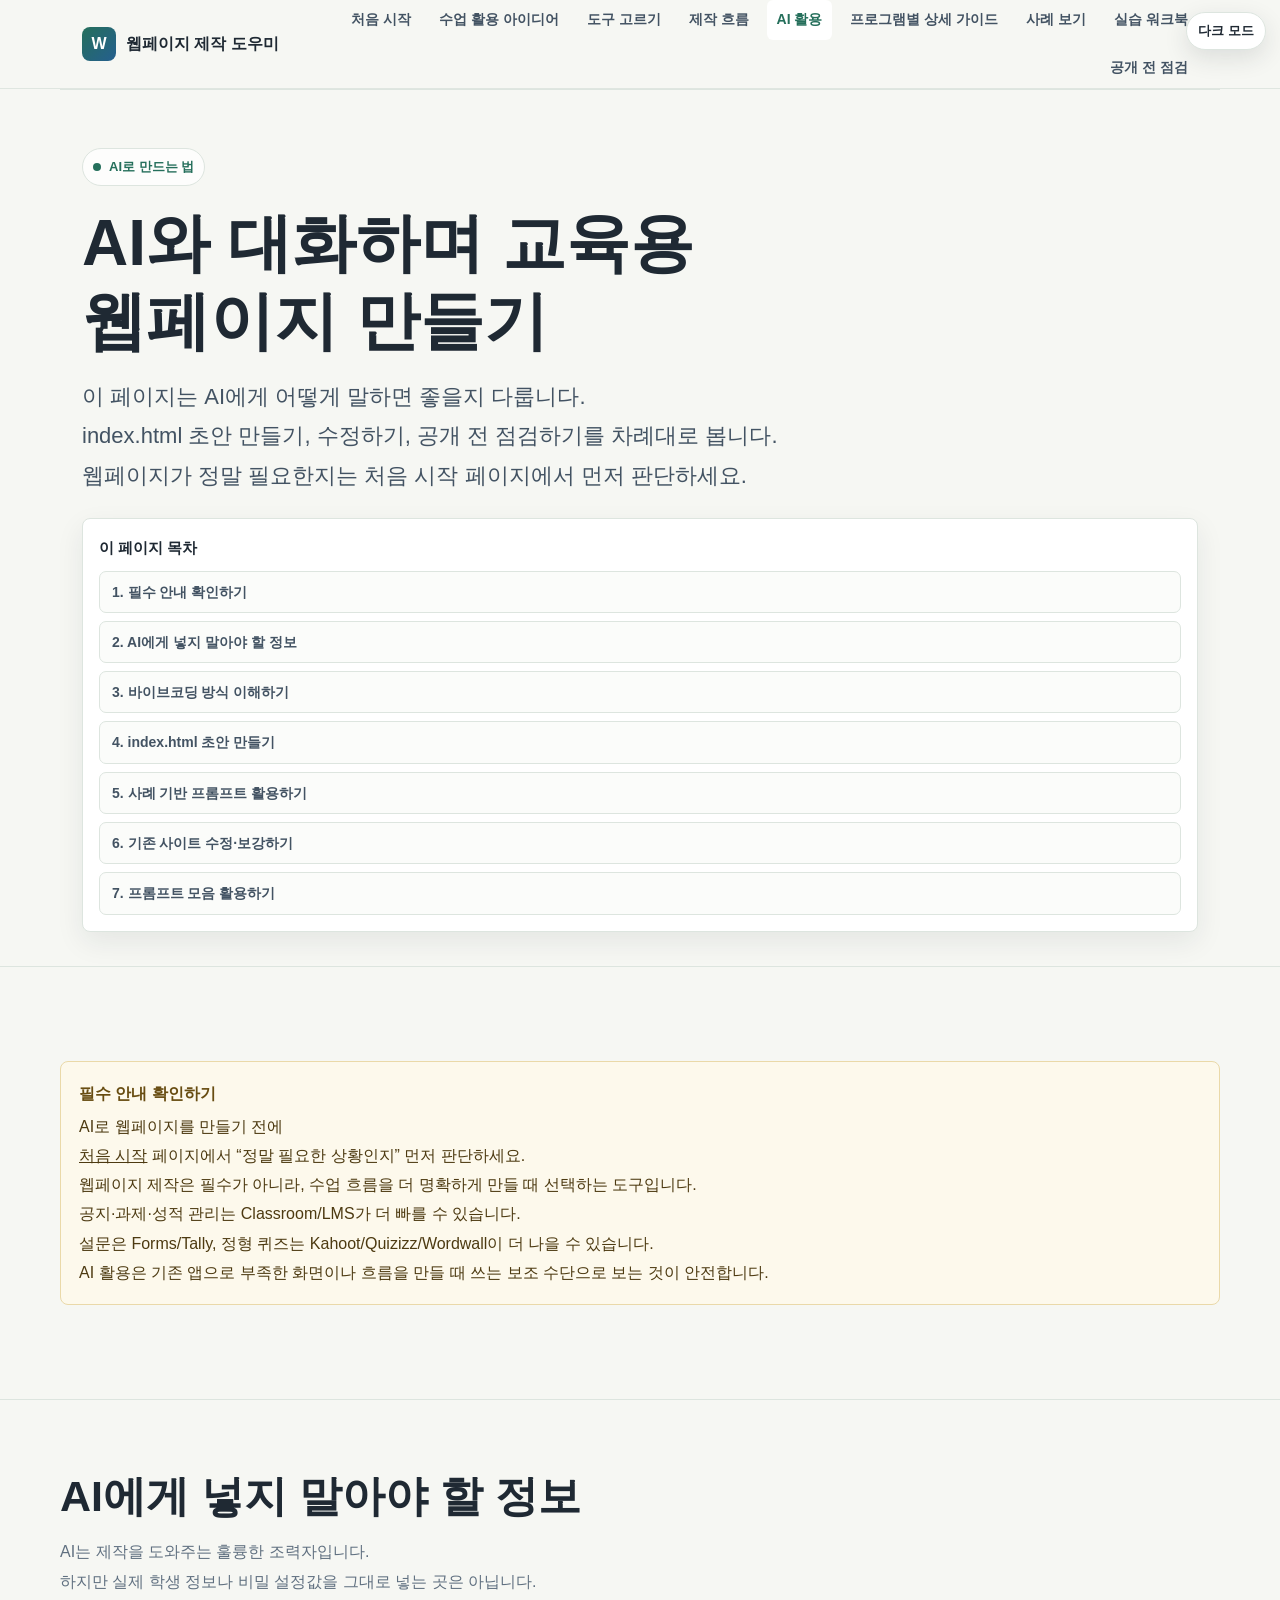
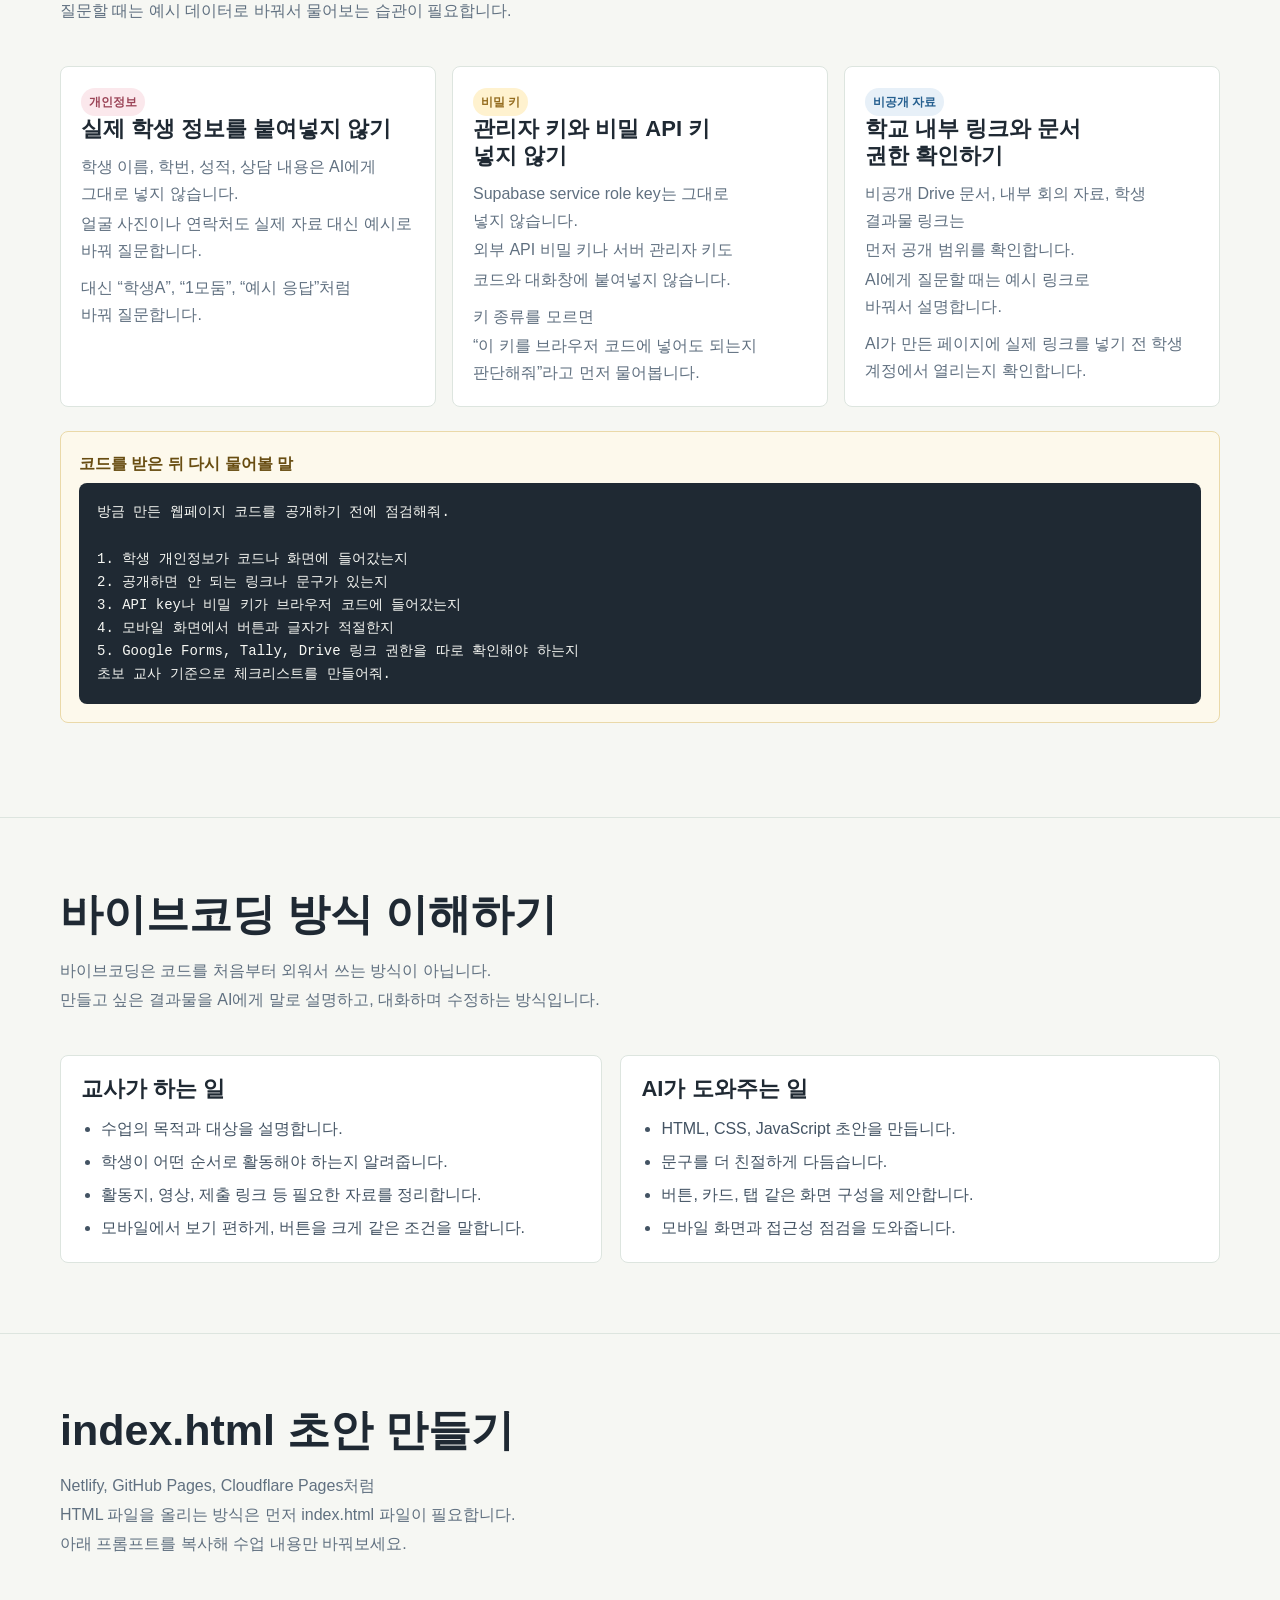
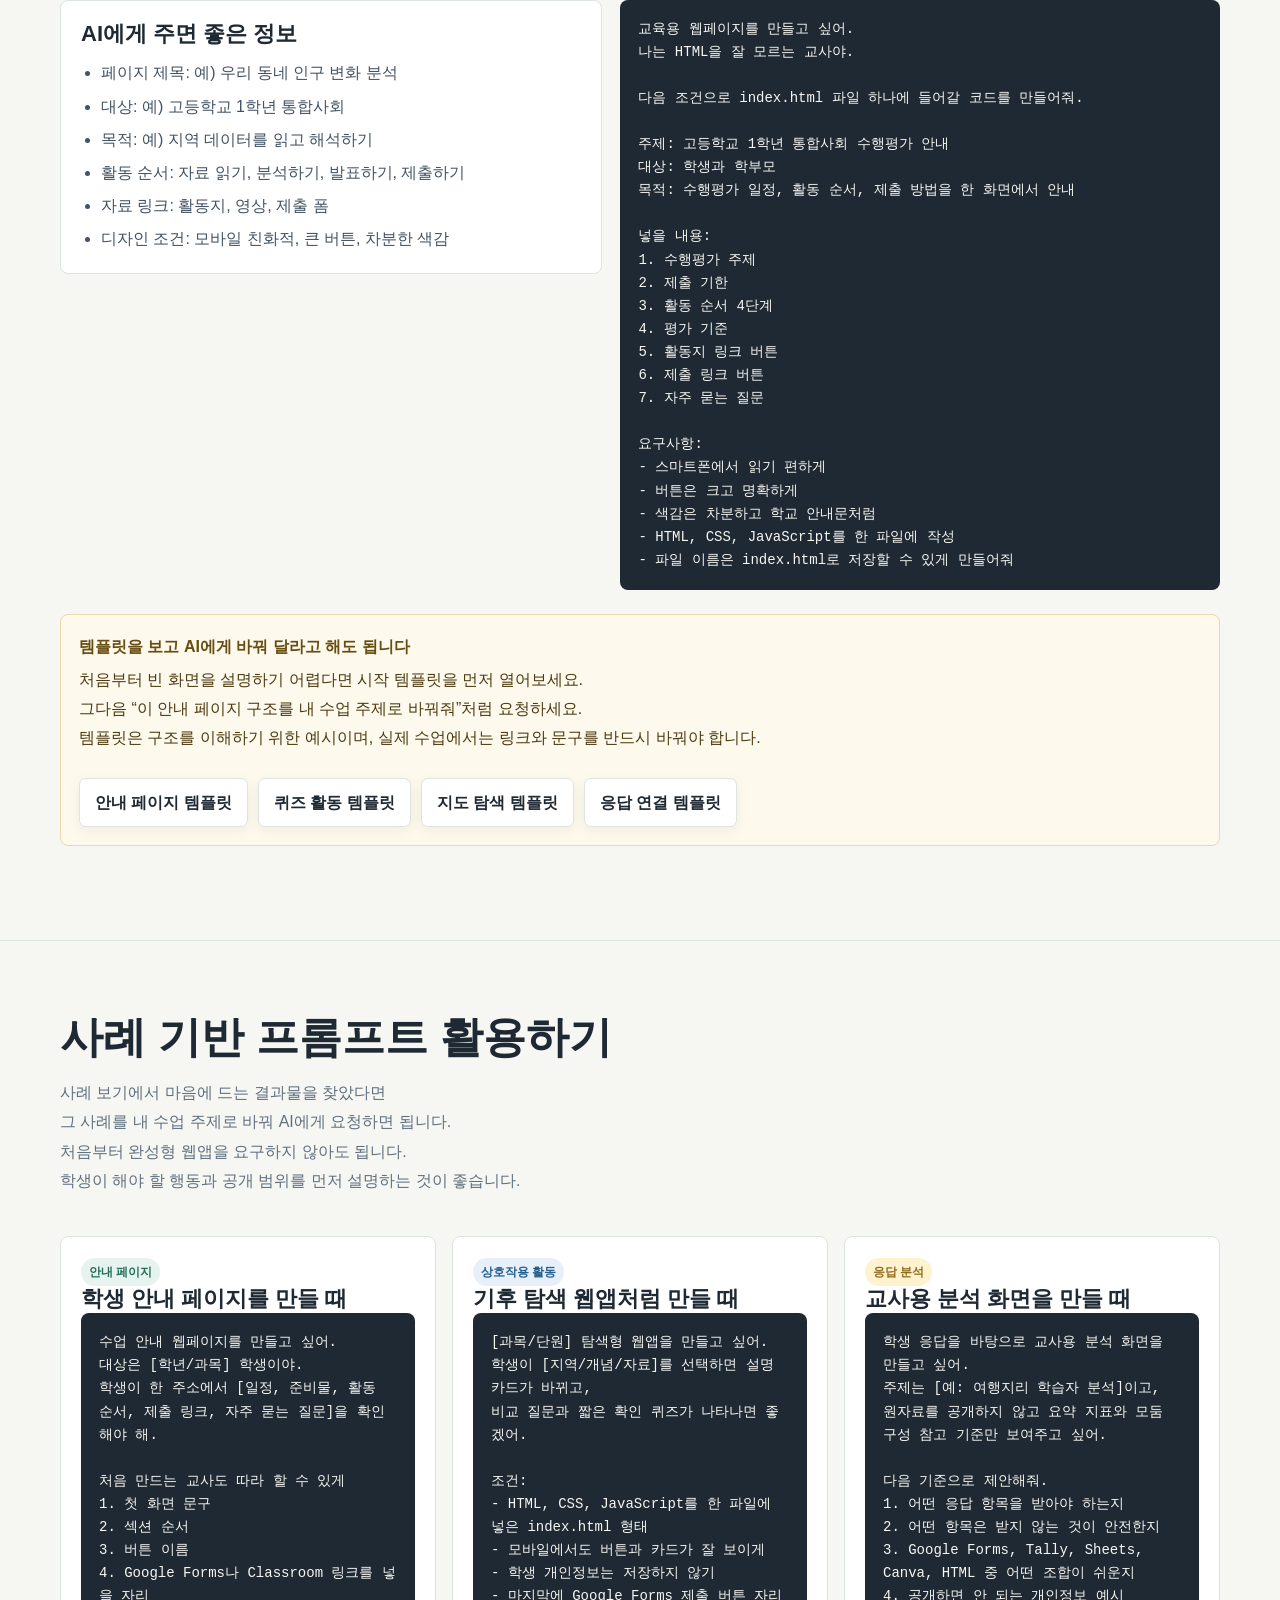
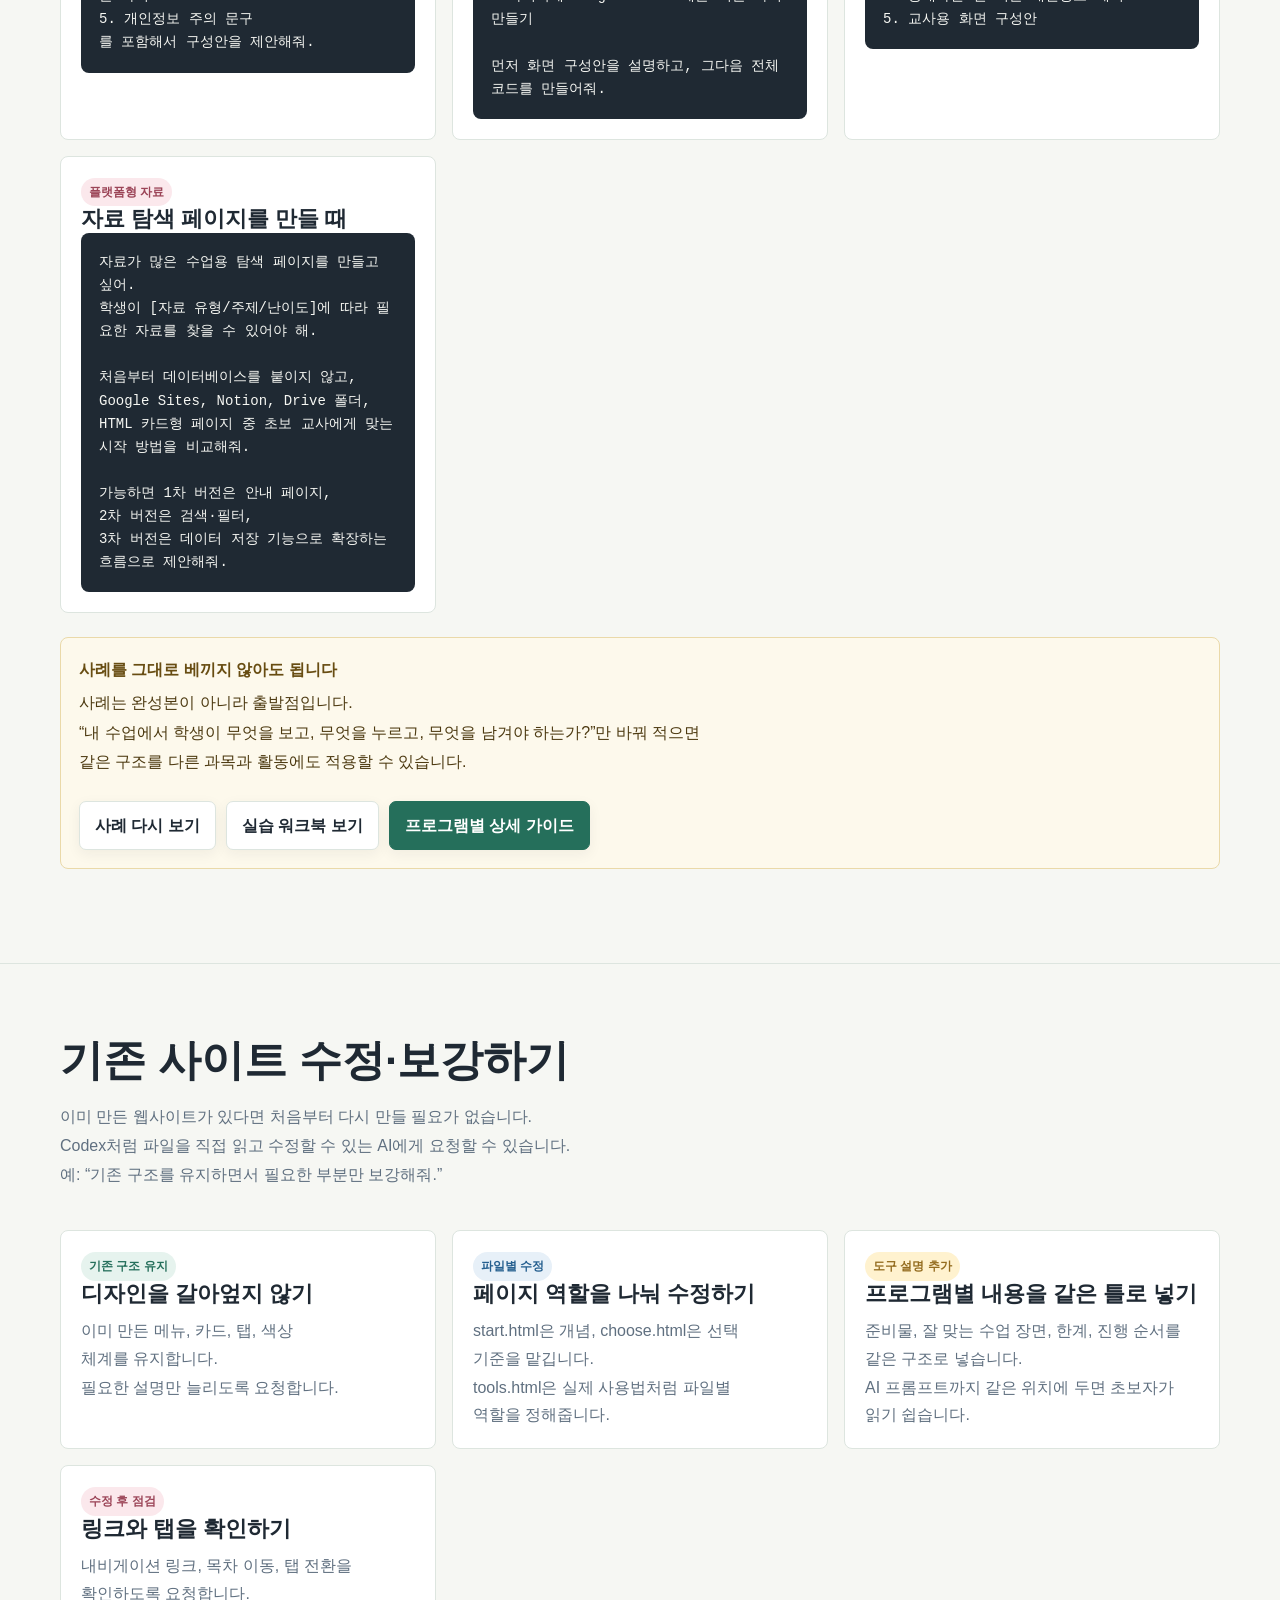
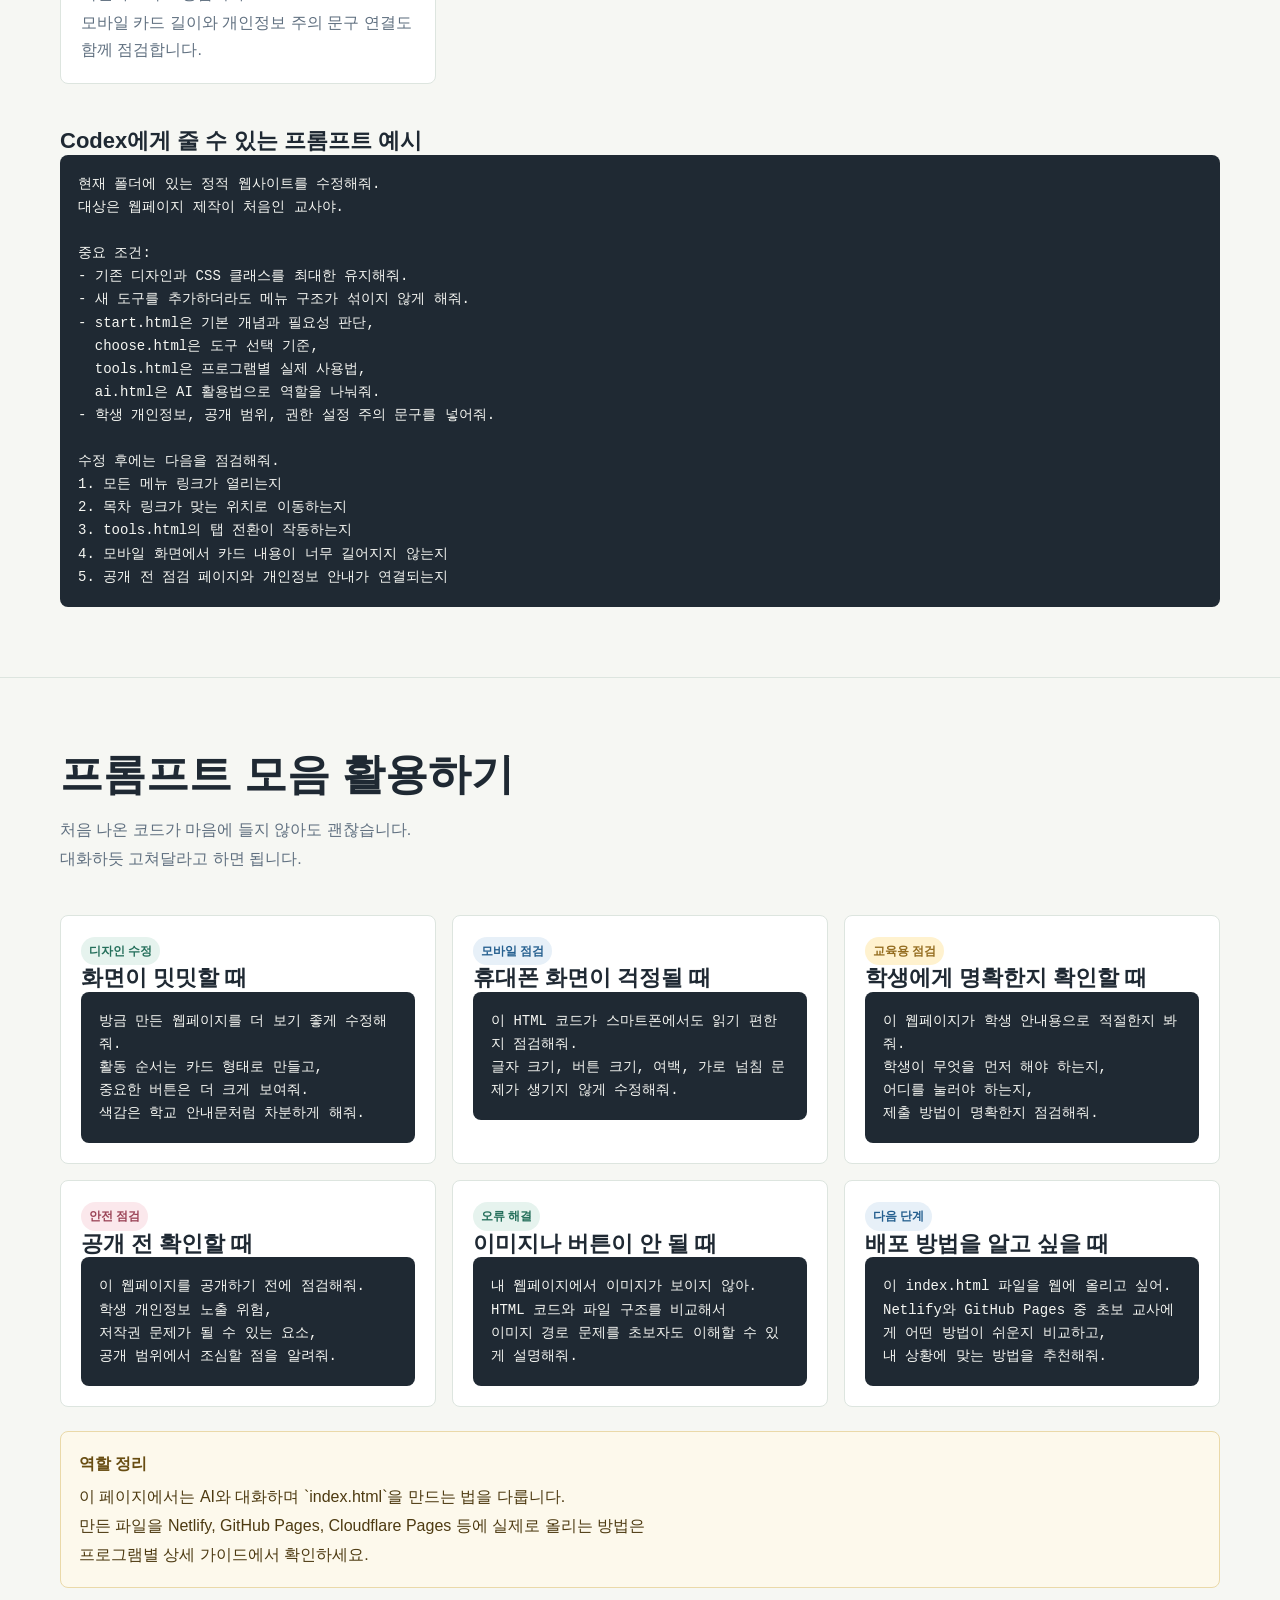
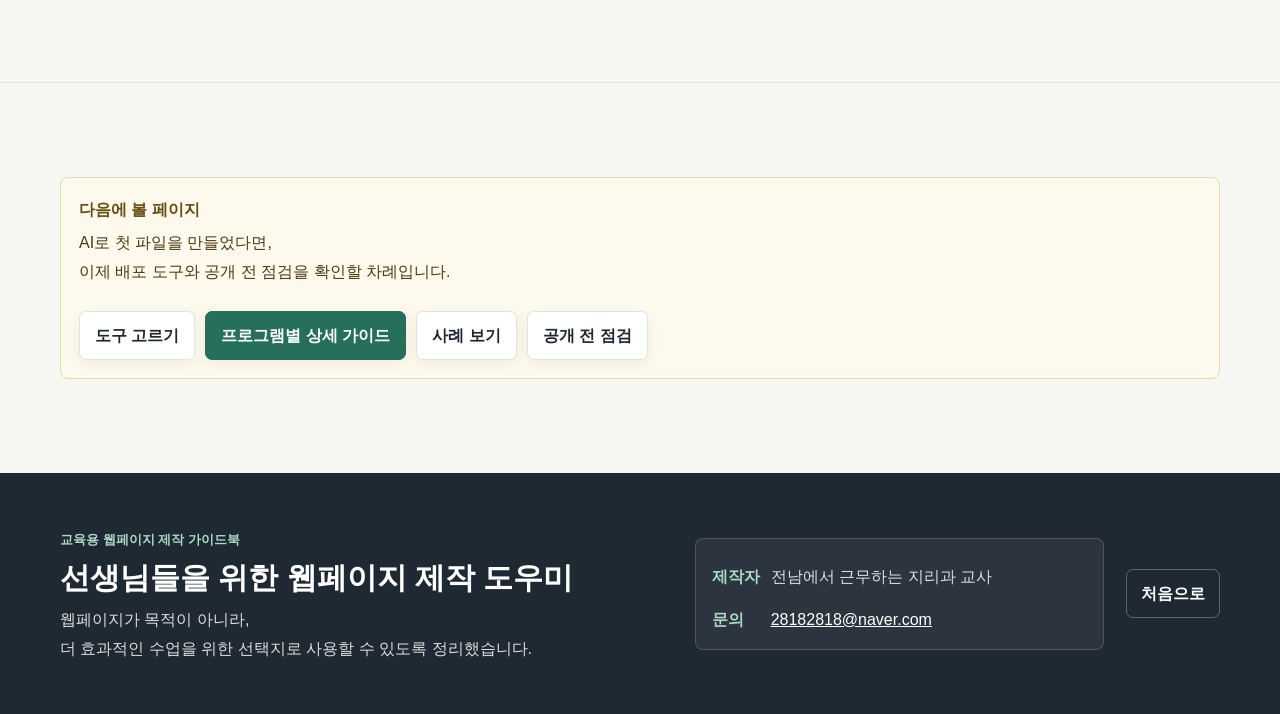
==== pages/ai.html @ 6a242acd "Add files via upload" ====
<!DOCTYPE html>
<html lang="ko">
<head>
  <meta charset="UTF-8" />
  <meta name="viewport" content="width=device-width, initial-scale=1.0" />
  <title>AI 활용 | 선생님들을 위한 웹페이지 제작 도우미</title>
  <link rel="stylesheet" href="../assets/styles.css?v=20260702-8" />
</head>
<body>
  <header class="site-header">
    <nav class="nav" aria-label="주요 메뉴">
      <a class="brand" href="../index.html"><span class="brand-mark">W</span><span>웹페이지 제작 도우미</span></a>
      <div class="nav-links">
        <a href="start.html">처음 시작</a>
        <a href="ideas.html">수업 활용 아이디어</a>
        <a href="choose.html">도구 고르기</a>
        <a href="workflow.html">제작 흐름</a>
        <a href="ai.html" aria-current="page">AI 활용</a>
        <a href="tools.html">프로그램별 상세 가이드</a>
        <a href="cases.html">사례 보기</a>
        <a href="practice.html">실습 워크북</a>
        <a href="check.html">공개 전 점검</a>
      </div>
    </nav>
  </header>

  <main>
    <section class="page-hero">
      <span class="eyebrow">AI로 만드는 법</span>
      <h1>AI와 대화하며 교육용 웹페이지 만들기</h1>
      <p class="lead">
        <span class="line-break">이 페이지는 AI에게 어떻게 말하면 좋을지 다룹니다.</span>
        <span class="line-break">index.html 초안 만들기, 수정하기, 공개 전 점검하기를 차례대로 봅니다.</span>
        <span class="line-break">웹페이지가 정말 필요한지는 처음 시작 페이지에서 먼저 판단하세요.</span>
      </p>
    </section>

    <nav class="page-toc" aria-label="AI 활용 목차">
      <div class="toc-card">
        <strong>이 페이지 목차</strong>
        <div class="toc-links">
          <a href="#required">1. 필수 안내 확인하기</a>
          <a href="#ai-safety">2. AI에게 넣지 말아야 할 정보</a>
          <a href="#vibe">3. 바이브코딩 방식 이해하기</a>
          <a href="#index">4. index.html 초안 만들기</a>
          <a href="#case-prompts">5. 사례 기반 프롬프트 활용하기</a>
          <a href="#codex">6. 기존 사이트 수정·보강하기</a>
          <a href="#prompts">7. 프롬프트 모음 활용하기</a>
        </div>
      </div>
    </nav>

    <section id="required">
      <div class="section-inner">
        <div class="callout">
          <strong>필수 안내 확인하기</strong>
          <span class="line-break">AI로 웹페이지를 만들기 전에</span>
          <span class="line-break"><a href="start.html">처음 시작</a> 페이지에서 “정말 필요한 상황인지” 먼저 판단하세요.</span>
          <span class="line-break">웹페이지 제작은 필수가 아니라, 수업 흐름을 더 명확하게 만들 때 선택하는 도구입니다.</span>
          <span class="line-break">공지·과제·성적 관리는 Classroom/LMS가 더 빠를 수 있습니다.</span>
          <span class="line-break">설문은 Forms/Tally, 정형 퀴즈는 Kahoot/Quizizz/Wordwall이 더 나을 수 있습니다.</span>
          <span class="line-break">AI 활용은 기존 앱으로 부족한 화면이나 흐름을 만들 때 쓰는 보조 수단으로 보는 것이 안전합니다.</span>
        </div>
      </div>
    </section>

    <section id="ai-safety">
      <div class="section-inner">
        <div class="section-head">
          <div>
            <h2>AI에게 넣지 말아야 할 정보</h2>
            <p>
              <span class="line-break">AI는 제작을 도와주는 훌륭한 조력자입니다.</span>
              <span class="line-break">하지만 실제 학생 정보나 비밀 설정값을 그대로 넣는 곳은 아닙니다.</span>
              <span class="line-break">질문할 때는 예시 데이터로 바꿔서 물어보는 습관이 필요합니다.</span>
            </p>
          </div>
        </div>

        <div class="template-grid">
          <article class="card rose">
            <span class="badge">개인정보</span>
            <h3>실제 학생 정보를 붙여넣지 않기</h3>
            <p>
              <span class="line-break">학생 이름, 학번, 성적, 상담 내용은 AI에게 그대로 넣지 않습니다.</span>
              <span class="line-break">얼굴 사진이나 연락처도 실제 자료 대신 예시로 바꿔 질문합니다.</span>
            </p>
            <p class="muted">대신 “학생A”, “1모둠”, “예시 응답”처럼 바꿔 질문합니다.</p>
          </article>
          <article class="card gold">
            <span class="badge">비밀 키</span>
            <h3>관리자 키와 비밀 API 키 넣지 않기</h3>
            <p>
              <span class="line-break">Supabase service role key는 그대로 넣지 않습니다.</span>
              <span class="line-break">외부 API 비밀 키나 서버 관리자 키도</span>
              <span class="line-break">코드와 대화창에 붙여넣지 않습니다.</span>
            </p>
            <p class="muted">
              <span class="line-break">키 종류를 모르면</span>
              <span class="line-break">“이 키를 브라우저 코드에 넣어도 되는지 판단해줘”라고 먼저 물어봅니다.</span>
            </p>
          </article>
          <article class="card blue">
            <span class="badge">비공개 자료</span>
            <h3>학교 내부 링크와 문서 권한 확인하기</h3>
            <p>
              <span class="line-break">비공개 Drive 문서, 내부 회의 자료, 학생 결과물 링크는</span>
              <span class="line-break">먼저 공개 범위를 확인합니다.</span>
              <span class="line-break">AI에게 질문할 때는 예시 링크로 바꿔서 설명합니다.</span>
            </p>
            <p class="muted">AI가 만든 페이지에 실제 링크를 넣기 전 학생 계정에서 열리는지 확인합니다.</p>
          </article>
        </div>

        <div class="callout">
          <strong>코드를 받은 뒤 다시 물어볼 말</strong>
          <pre class="prompt-box">방금 만든 웹페이지 코드를 공개하기 전에 점검해줘.

1. 학생 개인정보가 코드나 화면에 들어갔는지
2. 공개하면 안 되는 링크나 문구가 있는지
3. API key나 비밀 키가 브라우저 코드에 들어갔는지
4. 모바일 화면에서 버튼과 글자가 적절한지
5. Google Forms, Tally, Drive 링크 권한을 따로 확인해야 하는지
초보 교사 기준으로 체크리스트를 만들어줘.</pre>
        </div>
      </div>
    </section>

    <section id="vibe">
      <div class="section-inner">
        <div class="section-head">
          <div>
            <h2>바이브코딩 방식 이해하기</h2>
            <p>
              <span class="line-break">바이브코딩은 코드를 처음부터 외워서 쓰는 방식이 아닙니다.</span>
              <span class="line-break">만들고 싶은 결과물을 AI에게 말로 설명하고, 대화하며 수정하는 방식입니다.</span>
            </p>
          </div>
        </div>

        <div class="split">
          <article class="card">
            <h3>교사가 하는 일</h3>
            <ul>
              <li>수업의 목적과 대상을 설명합니다.</li>
              <li>학생이 어떤 순서로 활동해야 하는지 알려줍니다.</li>
              <li>활동지, 영상, 제출 링크 등 필요한 자료를 정리합니다.</li>
              <li>모바일에서 보기 편하게, 버튼을 크게 같은 조건을 말합니다.</li>
            </ul>
          </article>
          <article class="card">
            <h3>AI가 도와주는 일</h3>
            <ul>
              <li>HTML, CSS, JavaScript 초안을 만듭니다.</li>
              <li>문구를 더 친절하게 다듬습니다.</li>
              <li>버튼, 카드, 탭 같은 화면 구성을 제안합니다.</li>
              <li>모바일 화면과 접근성 점검을 도와줍니다.</li>
            </ul>
          </article>
        </div>
      </div>
    </section>

    <section id="index">
      <div class="section-inner">
        <div class="section-head">
          <div>
            <h2>index.html 초안 만들기</h2>
            <p>
              <span class="line-break">Netlify, GitHub Pages, Cloudflare Pages처럼</span>
              <span class="line-break">HTML 파일을 올리는 방식은 먼저 index.html 파일이 필요합니다.</span>
              <span class="line-break">아래 프롬프트를 복사해 수업 내용만 바꿔보세요.</span>
            </p>
          </div>
        </div>

        <div class="split">
          <article class="card">
            <h3>AI에게 주면 좋은 정보</h3>
            <ul>
              <li>페이지 제목: 예) 우리 동네 인구 변화 분석</li>
              <li>대상: 예) 고등학교 1학년 통합사회</li>
              <li>목적: 예) 지역 데이터를 읽고 해석하기</li>
              <li>활동 순서: 자료 읽기, 분석하기, 발표하기, 제출하기</li>
              <li>자료 링크: 활동지, 영상, 제출 폼</li>
              <li>디자인 조건: 모바일 친화적, 큰 버튼, 차분한 색감</li>
            </ul>
          </article>
          <article>
            <pre class="prompt-box">교육용 웹페이지를 만들고 싶어.
나는 HTML을 잘 모르는 교사야.

다음 조건으로 index.html 파일 하나에 들어갈 코드를 만들어줘.

주제: 고등학교 1학년 통합사회 수행평가 안내
대상: 학생과 학부모
목적: 수행평가 일정, 활동 순서, 제출 방법을 한 화면에서 안내

넣을 내용:
1. 수행평가 주제
2. 제출 기한
3. 활동 순서 4단계
4. 평가 기준
5. 활동지 링크 버튼
6. 제출 링크 버튼
7. 자주 묻는 질문

요구사항:
- 스마트폰에서 읽기 편하게
- 버튼은 크고 명확하게
- 색감은 차분하고 학교 안내문처럼
- HTML, CSS, JavaScript를 한 파일에 작성
- 파일 이름은 index.html로 저장할 수 있게 만들어줘</pre>
          </article>
        </div>

        <div class="callout">
          <strong>템플릿을 보고 AI에게 바꿔 달라고 해도 됩니다</strong>
          <span class="line-break">처음부터 빈 화면을 설명하기 어렵다면 시작 템플릿을 먼저 열어보세요.</span>
          <span class="line-break">그다음 “이 안내 페이지 구조를 내 수업 주제로 바꿔줘”처럼 요청하세요.</span>
          <span class="line-break">템플릿은 구조를 이해하기 위한 예시이며, 실제 수업에서는 링크와 문구를 반드시 바꿔야 합니다.</span>
          <div class="actions">
            <a class="btn" href="../templates/guide-page/index.html" target="_blank" rel="noopener">안내 페이지 템플릿</a>
            <a class="btn" href="../templates/quiz-activity/index.html" target="_blank" rel="noopener">퀴즈 활동 템플릿</a>
            <a class="btn" href="../templates/map-activity/index.html" target="_blank" rel="noopener">지도 탐색 템플릿</a>
            <a class="btn" href="../templates/form-hub/index.html" target="_blank" rel="noopener">응답 연결 템플릿</a>
          </div>
        </div>
      </div>
    </section>

    <section id="case-prompts">
      <div class="section-inner">
        <div class="section-head">
          <div>
            <h2>사례 기반 프롬프트 활용하기</h2>
            <p>
              <span class="line-break">사례 보기에서 마음에 드는 결과물을 찾았다면</span>
              <span class="line-break">그 사례를 내 수업 주제로 바꿔 AI에게 요청하면 됩니다.</span>
              <span class="line-break">처음부터 완성형 웹앱을 요구하지 않아도 됩니다.</span>
              <span class="line-break">학생이 해야 할 행동과 공개 범위를 먼저 설명하는 것이 좋습니다.</span>
            </p>
          </div>
        </div>

        <div class="template-grid">
          <article class="card">
            <span class="badge">안내 페이지</span>
            <h3>학생 안내 페이지를 만들 때</h3>
            <pre class="prompt-box">수업 안내 웹페이지를 만들고 싶어.
대상은 [학년/과목] 학생이야.
학생이 한 주소에서 [일정, 준비물, 활동 순서, 제출 링크, 자주 묻는 질문]을 확인해야 해.

처음 만드는 교사도 따라 할 수 있게
1. 첫 화면 문구
2. 섹션 순서
3. 버튼 이름
4. Google Forms나 Classroom 링크를 넣을 자리
5. 개인정보 주의 문구
를 포함해서 구성안을 제안해줘.</pre>
          </article>

          <article class="card blue">
            <span class="badge">상호작용 활동</span>
            <h3>기후 탐색 웹앱처럼 만들 때</h3>
            <pre class="prompt-box">[과목/단원] 탐색형 웹앱을 만들고 싶어.
학생이 [지역/개념/자료]를 선택하면 설명 카드가 바뀌고,
비교 질문과 짧은 확인 퀴즈가 나타나면 좋겠어.

조건:
- HTML, CSS, JavaScript를 한 파일에 넣은 index.html 형태
- 모바일에서도 버튼과 카드가 잘 보이게
- 학생 개인정보는 저장하지 않기
- 마지막에 Google Forms 제출 버튼 자리 만들기

먼저 화면 구성안을 설명하고, 그다음 전체 코드를 만들어줘.</pre>
          </article>

          <article class="card gold">
            <span class="badge">응답 분석</span>
            <h3>교사용 분석 화면을 만들 때</h3>
            <pre class="prompt-box">학생 응답을 바탕으로 교사용 분석 화면을 만들고 싶어.
주제는 [예: 여행지리 학습자 분석]이고,
원자료를 공개하지 않고 요약 지표와 모둠 구성 참고 기준만 보여주고 싶어.

다음 기준으로 제안해줘.
1. 어떤 응답 항목을 받아야 하는지
2. 어떤 항목은 받지 않는 것이 안전한지
3. Google Forms, Tally, Sheets, Canva, HTML 중 어떤 조합이 쉬운지
4. 공개하면 안 되는 개인정보 예시
5. 교사용 화면 구성안</pre>
          </article>

          <article class="card rose">
            <span class="badge">플랫폼형 자료</span>
            <h3>자료 탐색 페이지를 만들 때</h3>
            <pre class="prompt-box">자료가 많은 수업용 탐색 페이지를 만들고 싶어.
학생이 [자료 유형/주제/난이도]에 따라 필요한 자료를 찾을 수 있어야 해.

처음부터 데이터베이스를 붙이지 않고,
Google Sites, Notion, Drive 폴더, HTML 카드형 페이지 중 초보 교사에게 맞는 시작 방법을 비교해줘.

가능하면 1차 버전은 안내 페이지,
2차 버전은 검색·필터,
3차 버전은 데이터 저장 기능으로 확장하는 흐름으로 제안해줘.</pre>
          </article>
        </div>

        <div class="callout">
          <strong>사례를 그대로 베끼지 않아도 됩니다</strong>
          <span class="line-break">사례는 완성본이 아니라 출발점입니다.</span>
          <span class="line-break">“내 수업에서 학생이 무엇을 보고, 무엇을 누르고, 무엇을 남겨야 하는가?”만 바꿔 적으면</span>
          <span class="line-break">같은 구조를 다른 과목과 활동에도 적용할 수 있습니다.</span>
          <div class="actions">
            <a class="btn" href="cases.html">사례 다시 보기</a>
            <a class="btn" href="practice.html#practice-workbook">실습 워크북 보기</a>
            <a class="btn primary" href="tools.html">프로그램별 상세 가이드</a>
          </div>
        </div>
      </div>
    </section>

    <section id="codex">
      <div class="section-inner">
        <div class="section-head">
          <div>
            <h2>기존 사이트 수정·보강하기</h2>
            <p>
              <span class="line-break">이미 만든 웹사이트가 있다면 처음부터 다시 만들 필요가 없습니다.</span>
              <span class="line-break">Codex처럼 파일을 직접 읽고 수정할 수 있는 AI에게 요청할 수 있습니다.</span>
              <span class="line-break">예: “기존 구조를 유지하면서 필요한 부분만 보강해줘.”</span>
            </p>
          </div>
        </div>

        <div class="template-grid">
          <article class="card">
            <span class="badge">기존 구조 유지</span>
            <h3>디자인을 갈아엎지 않기</h3>
            <p>
              <span class="line-break">이미 만든 메뉴, 카드, 탭, 색상 체계를 유지합니다.</span>
              <span class="line-break">필요한 설명만 늘리도록 요청합니다.</span>
            </p>
          </article>
          <article class="card blue">
            <span class="badge">파일별 수정</span>
            <h3>페이지 역할을 나눠 수정하기</h3>
            <p>
              <span class="line-break">start.html은 개념, choose.html은 선택 기준을 맡깁니다.</span>
              <span class="line-break">tools.html은 실제 사용법처럼 파일별 역할을 정해줍니다.</span>
            </p>
          </article>
          <article class="card gold">
            <span class="badge">도구 설명 추가</span>
            <h3>프로그램별 내용을 같은 틀로 넣기</h3>
            <p>
              <span class="line-break">준비물, 잘 맞는 수업 장면, 한계, 진행 순서를 같은 구조로 넣습니다.</span>
              <span class="line-break">AI 프롬프트까지 같은 위치에 두면 초보자가 읽기 쉽습니다.</span>
            </p>
          </article>
          <article class="card rose">
            <span class="badge">수정 후 점검</span>
            <h3>링크와 탭을 확인하기</h3>
            <p>
              <span class="line-break">내비게이션 링크, 목차 이동, 탭 전환을 확인하도록 요청합니다.</span>
              <span class="line-break">모바일 카드 길이와 개인정보 주의 문구 연결도 함께 점검합니다.</span>
            </p>
          </article>
        </div>

        <h3>Codex에게 줄 수 있는 프롬프트 예시</h3>
        <pre class="prompt-box">현재 폴더에 있는 정적 웹사이트를 수정해줘.
대상은 웹페이지 제작이 처음인 교사야.

중요 조건:
- 기존 디자인과 CSS 클래스를 최대한 유지해줘.
- 새 도구를 추가하더라도 메뉴 구조가 섞이지 않게 해줘.
- start.html은 기본 개념과 필요성 판단,
  choose.html은 도구 선택 기준,
  tools.html은 프로그램별 실제 사용법,
  ai.html은 AI 활용법으로 역할을 나눠줘.
- 학생 개인정보, 공개 범위, 권한 설정 주의 문구를 넣어줘.

수정 후에는 다음을 점검해줘.
1. 모든 메뉴 링크가 열리는지
2. 목차 링크가 맞는 위치로 이동하는지
3. tools.html의 탭 전환이 작동하는지
4. 모바일 화면에서 카드 내용이 너무 길어지지 않는지
5. 공개 전 점검 페이지와 개인정보 안내가 연결되는지</pre>
      </div>
    </section>

    <section id="prompts">
      <div class="section-inner">
        <div class="section-head">
          <div>
            <h2>프롬프트 모음 활용하기</h2>
            <p>
              <span class="line-break">처음 나온 코드가 마음에 들지 않아도 괜찮습니다.</span>
              <span class="line-break">대화하듯 고쳐달라고 하면 됩니다.</span>
            </p>
          </div>
        </div>

        <div class="template-grid">
          <article class="card">
            <span class="badge">디자인 수정</span>
            <h3>화면이 밋밋할 때</h3>
            <pre class="prompt-box">방금 만든 웹페이지를 더 보기 좋게 수정해줘.
활동 순서는 카드 형태로 만들고,
중요한 버튼은 더 크게 보여줘.
색감은 학교 안내문처럼 차분하게 해줘.</pre>
          </article>
          <article class="card">
            <span class="badge blue">모바일 점검</span>
            <h3>휴대폰 화면이 걱정될 때</h3>
            <pre class="prompt-box">이 HTML 코드가 스마트폰에서도 읽기 편한지 점검해줘.
글자 크기, 버튼 크기, 여백, 가로 넘침 문제가 생기지 않게 수정해줘.</pre>
          </article>
          <article class="card">
            <span class="badge gold">교육용 점검</span>
            <h3>학생에게 명확한지 확인할 때</h3>
            <pre class="prompt-box">이 웹페이지가 학생 안내용으로 적절한지 봐줘.
학생이 무엇을 먼저 해야 하는지,
어디를 눌러야 하는지,
제출 방법이 명확한지 점검해줘.</pre>
          </article>
          <article class="card">
            <span class="badge rose">안전 점검</span>
            <h3>공개 전 확인할 때</h3>
            <pre class="prompt-box">이 웹페이지를 공개하기 전에 점검해줘.
학생 개인정보 노출 위험,
저작권 문제가 될 수 있는 요소,
공개 범위에서 조심할 점을 알려줘.</pre>
          </article>
          <article class="card">
            <span class="badge">오류 해결</span>
            <h3>이미지나 버튼이 안 될 때</h3>
            <pre class="prompt-box">내 웹페이지에서 이미지가 보이지 않아.
HTML 코드와 파일 구조를 비교해서
이미지 경로 문제를 초보자도 이해할 수 있게 설명해줘.</pre>
          </article>
          <article class="card">
            <span class="badge blue">다음 단계</span>
            <h3>배포 방법을 알고 싶을 때</h3>
            <pre class="prompt-box">이 index.html 파일을 웹에 올리고 싶어.
Netlify와 GitHub Pages 중 초보 교사에게 어떤 방법이 쉬운지 비교하고,
내 상황에 맞는 방법을 추천해줘.</pre>
          </article>
        </div>

        <div class="callout">
          <strong>역할 정리</strong>
          <span class="line-break">이 페이지에서는 AI와 대화하며 `index.html`을 만드는 법을 다룹니다.</span>
          <span class="line-break">만든 파일을 Netlify, GitHub Pages, Cloudflare Pages 등에 실제로 올리는 방법은</span>
          <span class="line-break">프로그램별 상세 가이드에서 확인하세요.</span>
        </div>
      </div>
    </section>
    <section>
      <div class="section-inner">
        <div class="callout">
          <strong>다음에 볼 페이지</strong>
          <span class="line-break">AI로 첫 파일을 만들었다면,</span>
          <span class="line-break">이제 배포 도구와 공개 전 점검을 확인할 차례입니다.</span>
          <div class="actions">
            <a class="btn" href="choose.html">도구 고르기</a>
            <a class="btn primary" href="tools.html">프로그램별 상세 가이드</a>
            <a class="btn" href="cases.html">사례 보기</a>
            <a class="btn" href="check.html">공개 전 점검</a>
          </div>
        </div>
      </div>
    </section>
  </main>

  <footer class="footer">
    <div class="footer-inner">
      <div class="footer-main">
        <span class="footer-kicker">교육용 웹페이지 제작 가이드북</span>
        <strong class="footer-title">선생님들을 위한 웹페이지 제작 도우미</strong>
        <p>
          <span class="line-break">웹페이지가 목적이 아니라,</span>
          <span class="line-break">더 효과적인 수업을 위한 선택지로 사용할 수 있도록 정리했습니다.</span>
        </p>
      </div>
      <div class="footer-meta">
        <p><span>제작자</span> 전남에서 근무하는 지리과 교사</p>
        <p><span>문의</span> <a href="mailto:28182818@naver.com">28182818@naver.com</a></p>
      </div>
      <a class="footer-home" href="../index.html">처음으로</a>
    </div>
  </footer>
  <script src="../assets/app.js?v=20260702-8"></script>
</body>
</html>
---- assets/styles.css ----
:root {
  --bg: #f6f7f3;
  --paper: #ffffff;
  --ink: #1f2933;
  --muted: #607080;
  --line: #dde5df;
  --green: #256f5b;
  --green-soft: #e6f3ee;
  --blue: #255f8f;
  --blue-soft: #e7f0f8;
  --gold: #946c1f;
  --gold-soft: #fff2cf;
  --rose: #9b4457;
  --rose-soft: #fbe8ec;
  --shadow: 0 18px 50px rgba(31, 41, 51, 0.12);
  --radius: 8px;
  --max: 1160px;
}

:root[data-theme="dark"] {
  --bg: #151a1f;
  --paper: #20272e;
  --ink: #f4f7f5;
  --muted: #b5c0c8;
  --line: #34404a;
  --green: #a9d8c5;
  --green-soft: #1c3a32;
  --blue: #b6d5ee;
  --blue-soft: #1c3348;
  --gold: #e7c982;
  --gold-soft: #453719;
  --rose: #e7a9b5;
  --rose-soft: #4a2630;
  --shadow: 0 18px 50px rgba(0, 0, 0, 0.32);
}

* {
  box-sizing: border-box;
}

html {
  scroll-behavior: smooth;
}

body {
  margin: 0;
  font-family: -apple-system, BlinkMacSystemFont, "Segoe UI", "Noto Sans KR", sans-serif;
  background: var(--bg);
  color: var(--ink);
  line-height: 1.7;
  word-break: keep-all;
  overflow-wrap: break-word;
}

:root[data-theme="dark"] body {
  color-scheme: dark;
}

a {
  color: inherit;
}

button,
input {
  font: inherit;
}

.site-header {
  position: sticky;
  top: 0;
  z-index: 10;
  border-bottom: 1px solid rgba(221, 229, 223, 0.9);
  background: rgba(246, 247, 243, 0.95);
  backdrop-filter: blur(14px);
}

:root[data-theme="dark"] .site-header {
  background: rgba(21, 26, 31, 0.94);
}

.nav {
  max-width: var(--max);
  min-height: 68px;
  margin: 0 auto;
  padding: 0 22px;
  display: flex;
  align-items: center;
  justify-content: space-between;
  gap: 18px;
}

.brand {
  display: flex;
  align-items: center;
  gap: 10px;
  text-decoration: none;
  font-weight: 900;
  white-space: nowrap;
}

.brand-mark {
  width: 34px;
  height: 34px;
  border-radius: 8px;
  background: linear-gradient(135deg, var(--green), var(--blue));
  color: white;
  display: grid;
  place-items: center;
}

.nav-links {
  display: flex;
  flex-wrap: wrap;
  justify-content: flex-end;
  gap: 8px;
}

.theme-toggle {
  position: fixed;
  top: 12px;
  right: 14px;
  z-index: 30;
  min-height: 36px;
  border: 1px solid var(--line);
  border-radius: 999px;
  background: var(--paper);
  color: var(--ink);
  padding: 7px 11px;
  font-size: 13px;
  font-weight: 900;
  cursor: pointer;
  box-shadow: 0 8px 24px rgba(31, 41, 51, 0.12);
}

.theme-toggle:hover,
.theme-toggle:focus-visible {
  outline: 3px solid rgba(37, 111, 91, 0.22);
}

.nav-links a {
  padding: 8px 10px;
  border-radius: 6px;
  color: #435363;
  text-decoration: none;
  font-size: 14px;
  font-weight: 800;
}

:root[data-theme="dark"] .nav-links a {
  color: #d4dce2;
}

.nav-links a:hover,
.nav-links a[aria-current="page"] {
  background: var(--paper);
  color: var(--green);
}

.page-toc {
  max-width: var(--max);
  margin: -14px auto 0;
  padding: 0 22px 34px;
}

.toc-card {
  border: 1px solid var(--line);
  border-radius: var(--radius);
  background: var(--paper);
  box-shadow: 0 10px 28px rgba(31, 41, 51, 0.08);
  padding: 16px;
}

.toc-card strong {
  display: block;
  margin-bottom: 10px;
  font-size: 15px;
}

.toc-links {
  display: grid;
  grid-template-columns: 1fr;
  gap: 8px;
}

.toc-group-label {
  margin: 10px 2px 2px;
  color: var(--muted);
  font-size: 13px;
  font-weight: 900;
}

.toc-group-label:first-child {
  margin-top: 0;
}

.toc-links a {
  display: flex;
  align-items: center;
  min-height: 36px;
  padding: 10px 12px;
  border: 1px solid var(--line);
  border-radius: 7px;
  background: #fbfcfa;
  color: #435363;
  text-decoration: none;
  font-size: 14px;
  font-weight: 900;
  line-height: 1.45;
}

.toc-links a:hover,
.toc-links a:focus-visible {
  background: var(--green-soft);
  color: var(--green);
  outline: 2px solid transparent;
}

:root[data-theme="dark"] .toc-links a {
  background: #1a2026;
  color: #d4dce2;
}

.hero {
  max-width: var(--max);
  min-height: calc(100svh - 68px);
  margin: 0 auto;
  padding: 46px 22px 34px;
  display: grid;
  grid-template-columns: minmax(0, 1.04fr) minmax(340px, 0.96fr);
  gap: 30px;
  align-items: center;
}

.page-hero {
  max-width: var(--max);
  margin: 0 auto;
  padding: 58px 22px 38px;
}

.eyebrow {
  display: inline-flex;
  align-items: center;
  gap: 8px;
  width: fit-content;
  padding: 7px 10px;
  border: 1px solid var(--line);
  border-radius: 999px;
  background: rgba(255, 255, 255, 0.78);
  color: var(--green);
  font-size: 13px;
  font-weight: 900;
}

.eyebrow::before {
  content: "";
  width: 8px;
  height: 8px;
  border-radius: 50%;
  background: var(--green);
}

:root[data-theme="dark"] .eyebrow {
  background: #20272e;
  border-color: #4b5963;
  color: #d8e8df;
}

:root[data-theme="dark"] .eyebrow::before {
  background: #a9d8c5;
}

h1,
h2,
h3 {
  margin: 0;
  line-height: 1.22;
  letter-spacing: 0;
  text-wrap: balance;
}

h1,
h2,
h3,
h4,
p,
li,
th,
td,
.btn,
.badge,
.toc-links a,
.nav-links a,
.line-break {
  word-break: keep-all;
  overflow-wrap: break-word;
  text-wrap: pretty;
}

h1 {
  margin-top: 18px;
  font-size: clamp(38px, 5vw, 66px);
  max-width: 820px;
}

h2 {
  font-size: clamp(28px, 3.4vw, 43px);
}

h3 {
  font-size: 22px;
}

h4 {
  margin: 18px 0 8px;
  font-size: 16px;
  line-height: 1.35;
}

.lead {
  max-width: 760px;
  margin: 18px 0 0;
  color: #435363;
  font-size: clamp(18px, 2.2vw, 22px);
}

:root[data-theme="dark"] .lead,
:root[data-theme="dark"] .section-head p,
:root[data-theme="dark"] .muted,
:root[data-theme="dark"] .home-card p,
:root[data-theme="dark"] .card p,
:root[data-theme="dark"] .card ul,
:root[data-theme="dark"] .card ol {
  color: var(--muted);
}

.hero-actions,
.actions {
  display: flex;
  gap: 10px;
  flex-wrap: wrap;
  margin-top: 26px;
}

.btn {
  display: inline-flex;
  align-items: center;
  justify-content: center;
  min-height: 44px;
  padding: 10px 15px;
  border: 1px solid var(--line);
  border-radius: 7px;
  background: var(--paper);
  color: var(--ink);
  text-decoration: none;
  font-weight: 900;
  cursor: pointer;
  box-shadow: 0 4px 14px rgba(31, 41, 51, 0.06);
}

.btn.primary {
  background: var(--green);
  color: #ffffff;
  border-color: var(--green);
}

:root[data-theme="dark"] .btn.primary {
  color: #10221d;
}

.btn:hover,
.btn:focus-visible {
  transform: translateY(-1px);
  outline: 3px solid rgba(37, 111, 91, 0.22);
}

.hero-panel {
  overflow: hidden;
  border: 1px solid var(--line);
  border-radius: var(--radius);
  background: var(--paper);
  box-shadow: var(--shadow);
}

.hero-panel img {
  width: 100%;
  display: block;
  aspect-ratio: 16 / 10;
  object-fit: cover;
}

.hero-note {
  display: grid;
  grid-template-columns: repeat(3, 1fr);
  gap: 10px;
  padding: 18px;
  background: #fbfcfa;
}

:root[data-theme="dark"] .hero-note,
:root[data-theme="dark"] .note-item {
  background: #1a2026;
}

.mini-stat {
  padding: 12px;
  border: 1px solid var(--line);
  border-radius: 7px;
  background: white;
}

:root[data-theme="dark"] .mini-stat {
  background: #20272e;
}

.mini-stat strong {
  display: block;
  font-size: 18px;
}

.mini-stat span {
  color: var(--muted);
  font-size: 13px;
  font-weight: 800;
}

section {
  padding: 70px 22px;
  border-top: 1px solid var(--line);
}

.section-inner {
  max-width: var(--max);
  margin: 0 auto;
}

.section-inner > .mini-note + h3,
.section-inner > .callout + h3,
.section-inner > .tabs + h3,
.section-inner > .template-grid + h3,
.section-inner > .detail-grid + h3,
.section-inner > .info-table + h3,
.section-inner > .prompt-box + h3 {
  margin-top: 44px;
}

.section-inner > h4 {
  margin-top: 34px;
  margin-bottom: 14px;
}

.section-head {
  display: flex;
  align-items: end;
  justify-content: space-between;
  gap: 22px;
  margin-bottom: 26px;
}

.section-head p,
.muted {
  max-width: 760px;
  color: var(--muted);
}

.home-grid,
.card-grid,
.tool-grid,
.case-grid,
.template-grid {
  display: grid;
  gap: 16px;
}

.home-grid {
  grid-template-columns: repeat(3, minmax(0, 1fr));
}

.card-grid {
  grid-template-columns: repeat(4, minmax(0, 1fr));
}

.tool-grid,
.case-grid,
.template-grid {
  grid-template-columns: repeat(3, minmax(0, 1fr));
}

.home-card,
.card {
  min-width: 0;
  border: 1px solid var(--line);
  border-radius: var(--radius);
  background: var(--paper);
  padding: 20px;
}

.card {
  position: relative;
}

.home-card {
  min-height: 210px;
  display: flex;
  flex-direction: column;
  justify-content: space-between;
  gap: 18px;
  text-decoration: none;
  transition: transform 160ms ease, box-shadow 160ms ease;
}

.home-card:hover,
.home-card:focus-visible {
  transform: translateY(-3px);
  box-shadow: var(--shadow);
  outline: 3px solid rgba(37, 111, 91, 0.18);
}

.home-card strong {
  display: block;
  margin-top: 12px;
  font-size: 23px;
  line-height: 1.3;
}

.home-card p,
.card p {
  margin: 10px 0 0;
  color: var(--muted);
}

:root[data-theme="dark"] .card,
:root[data-theme="dark"] .home-card,
:root[data-theme="dark"] .tab-list,
:root[data-theme="dark"] .tab-panel,
:root[data-theme="dark"] .hero-panel {
  background: var(--paper);
}

.card ul,
.card ol {
  margin: 12px 0 0;
  padding-left: 20px;
  color: #435363;
}

.card li + li {
  margin-top: 6px;
}

.section-head.compact {
  margin-bottom: 14px;
}

.example-showcase,
.element-guide {
  margin: 26px 0;
}

.mobile-collapse > summary {
  display: none;
}

.mobile-collapse-body > :first-child {
  margin-top: 0;
}

.example-gallery {
  display: grid;
  grid-template-columns: repeat(4, minmax(0, 1fr));
  gap: 12px;
}

.example-card {
  overflow: hidden;
  border: 1px solid var(--line);
  border-radius: var(--radius);
  background: var(--paper);
  box-shadow: 0 10px 28px rgba(31, 41, 51, 0.06);
}

.example-card img,
.case-thumb img {
  display: block;
  width: 100%;
  aspect-ratio: 16 / 9;
  object-fit: contain;
  background: #eef2ef;
  padding: 8px;
  border-bottom: 1px solid var(--line);
}

:root[data-theme="dark"] .example-card img,
:root[data-theme="dark"] .case-thumb img {
  background: #151a1f;
}

.example-card > div {
  padding: 14px;
}

.example-card h4,
.element-guide-card h4 {
  margin: 8px 0 6px;
  line-height: 1.35;
}

.example-card p,
.element-guide-card p {
  margin: 0;
  color: var(--muted);
  font-size: 14px;
  line-height: 1.6;
}

.example-source-note {
  margin-top: 10px !important;
  padding-top: 10px;
  border-top: 1px solid var(--line);
  color: var(--blue) !important;
  font-weight: 800;
}

.element-guide-grid {
  display: grid;
  grid-template-columns: repeat(3, minmax(0, 1fr));
  gap: 12px;
}

.element-guide-card {
  min-width: 0;
  border: 1px solid var(--line);
  border-radius: var(--radius);
  background: #fbfcfa;
  padding: 16px;
}

:root[data-theme="dark"] .element-guide-card {
  background: #1a2026;
}

.element-guide-card ul,
.case-points {
  margin: 12px 0 0;
  padding-left: 18px;
  color: var(--muted);
  font-size: 14px;
  line-height: 1.6;
}

.element-guide-card li + li,
.case-points li + li {
  margin-top: 7px;
}

.case-card {
  overflow: hidden;
  padding: 0;
}

.case-card > :not(.case-thumb) {
  margin-left: 16px;
  margin-right: 16px;
}

.case-card > .badge {
  margin-top: 16px;
}

.case-card > :last-child {
  margin-bottom: 18px;
}

.case-thumb {
  margin: 0;
}

.case-points strong {
  color: var(--ink);
}

.tool-icon {
  display: inline-grid;
  place-items: center;
  width: 38px;
  height: 38px;
  margin-bottom: 12px;
  border-radius: 10px;
  background: var(--green-soft);
  color: var(--green);
  font-size: 18px;
  font-weight: 900;
}

.blue .tool-icon,
.tool-icon.blue {
  background: var(--blue-soft);
  color: var(--blue);
}

.gold .tool-icon,
.tool-icon.gold {
  background: var(--gold-soft);
  color: var(--gold);
}

.rose .tool-icon,
.tool-icon.rose {
  background: var(--rose-soft);
  color: var(--rose);
}

.line-break {
  display: block;
}

.line-break + .line-break {
  margin-top: 2px;
}

.info-table td .line-break + .line-break {
  margin-top: 7px;
}

.info-table td .line-break strong:first-child {
  display: inline-block;
  min-width: 46px;
}

.level-table td .line-break {
  display: grid;
  grid-template-columns: 52px minmax(0, 1fr);
  gap: 8px;
  align-items: start;
}

.level-table td .line-break strong:first-child {
  min-width: 0;
  color: var(--green);
}

.badge {
  display: inline-block;
  width: fit-content;
  padding: 4px 8px;
  border-radius: 999px;
  background: var(--green-soft);
  color: var(--green);
  font-size: 12px;
  font-weight: 900;
}

.blue .badge,
.badge.blue {
  background: var(--blue-soft);
  color: var(--blue);
}

.gold .badge,
.badge.gold {
  background: var(--gold-soft);
  color: var(--gold);
}

.rose .badge,
.badge.rose {
  background: var(--rose-soft);
  color: var(--rose);
}

.step-num {
  display: inline-grid;
  place-items: center;
  width: 34px;
  height: 34px;
  border-radius: 8px;
  background: var(--green-soft);
  color: var(--green);
  font-weight: 900;
  margin-bottom: 12px;
}

.split {
  display: grid;
  grid-template-columns: 0.95fr 1.05fr;
  gap: 18px;
  align-items: start;
}

.note-list {
  display: grid;
  gap: 10px;
}

.note-item {
  display: grid;
  grid-template-columns: 32px 1fr;
  gap: 10px;
  padding: 12px;
  border: 1px solid var(--line);
  border-radius: 7px;
  background: #fbfcfa;
}

.note-item b {
  display: grid;
  place-items: center;
  width: 30px;
  height: 30px;
  border-radius: 8px;
  background: var(--blue-soft);
  color: var(--blue);
}

.program-list {
  display: grid;
  gap: 18px;
}

#program-detail {
  scroll-margin-top: 92px;
}

.program-filter-sticky {
  position: sticky;
  top: 78px;
  z-index: 9;
  margin: 18px 0 16px;
  padding: 8px 0;
}

.program-filter-card {
  border: 1px solid var(--line);
  border-radius: var(--radius);
  background: #fbfcfa;
  overflow: hidden;
  box-shadow: 0 14px 36px rgba(31, 41, 51, 0.08);
}

:root[data-theme="dark"] .program-filter-card {
  background: #1a2026;
}

.program-filter-card.compact {
  display: grid;
  grid-template-columns: minmax(210px, 0.72fr) minmax(0, 2.8fr);
  align-items: stretch;
  border-radius: 8px;
  box-shadow: 0 12px 28px rgba(31, 41, 51, 0.12);
}

.program-filter-card.compact > .filter-card-head {
  grid-column: 1;
  grid-row: 1;
  align-content: center;
}

.program-filter-card.compact > .mini-note {
  grid-column: 1 / -1;
  grid-row: 2;
  margin: 0;
  padding: 10px 14px;
  border-left: 4px solid var(--blue);
  border-bottom: 1px solid var(--line);
  border-radius: 0;
}

.program-filter-card.compact > .mini-note strong {
  margin-right: 8px;
}

.program-filter-card.compact > .mini-note .line-break {
  display: inline;
}

.program-filter-card.compact > .mini-note .line-break + .line-break {
  margin-top: 0;
}

.program-filter-card.compact > .mini-note .line-break + .line-break::before {
  content: " ";
}

.program-filter-card.compact > .program-guide-controls {
  grid-column: 2;
  grid-row: 1;
  min-width: 0;
}

.program-filter-sticky .program-filter-card {
  backdrop-filter: blur(14px);
}

.filter-card-head {
  display: grid;
  grid-template-columns: auto minmax(0, 1fr);
  align-items: center;
  gap: 12px;
  padding: 14px 16px;
  border-bottom: 1px solid var(--line);
}

.filter-card-head strong {
  display: block;
  color: var(--ink);
  font-weight: 900;
}

.filter-summary-state {
  display: block;
  margin-top: 3px;
  color: var(--muted);
  font-size: 13px;
  font-weight: 800;
}

.program-filter-sticky .filter-card-head {
  padding: 10px 12px;
  border-right: 1px solid var(--line);
  border-bottom: 0;
}

.program-filter-sticky .filter-summary-state {
  overflow: hidden;
  text-overflow: ellipsis;
  white-space: nowrap;
}

.program-guide-controls {
  display: grid;
  grid-template-columns: minmax(0, 1fr) minmax(0, 1fr);
  gap: 12px;
  padding: 12px;
}

.program-filter-sticky .program-guide-controls {
  align-items: center;
  gap: 10px;
  grid-template-columns: minmax(520px, 1.5fr) minmax(300px, 1fr);
  padding: 10px 12px;
}

.filter-group {
  display: grid;
  gap: 8px;
}

.program-filter-sticky .filter-group {
  grid-template-columns: minmax(0, 1fr);
  align-items: stretch;
  gap: 6px;
}

.filter-label {
  color: var(--muted);
  font-size: 13px;
  font-weight: 900;
}

.filter-choice-stack {
  display: grid;
  gap: 10px;
}

.filter-choice-group {
  display: grid;
  gap: 7px;
  padding: 10px;
  border: 1px solid var(--line);
  border-radius: 7px;
  background: rgba(255, 255, 255, 0.58);
}

:root[data-theme="dark"] .filter-choice-group {
  background: rgba(255, 255, 255, 0.03);
}

.filter-subtitle {
  color: var(--ink);
  font-size: 13px;
  font-weight: 900;
}

.program-picker {
  display: grid;
  grid-template-columns: repeat(auto-fit, minmax(132px, 1fr));
  gap: 8px;
}

.program-filter-sticky .program-picker {
  display: flex;
  flex-wrap: nowrap;
  gap: 6px;
  overflow-x: auto;
  padding-bottom: 2px;
  scrollbar-width: thin;
}

.program-filter-button {
  min-height: 42px;
  border: 1px solid var(--line);
  border-radius: 7px;
  background: var(--paper);
  color: #435363;
  padding: 9px 11px;
  text-align: left;
  font-weight: 900;
  cursor: pointer;
}

.program-filter-sticky .program-filter-button {
  min-height: 34px;
  padding: 7px 9px;
  text-align: center;
  font-size: 13px;
  white-space: nowrap;
}

:root[data-theme="dark"] .program-filter-button {
  color: #d4dce2;
}

.program-filter-button:hover,
.program-filter-button[aria-pressed="true"] {
  background: var(--green-soft);
  color: var(--green);
  border-color: #b9d8cc;
}

.filter-guide-grid {
  display: grid;
  grid-template-columns: repeat(3, minmax(0, 1fr));
  gap: 12px;
  padding: 0 12px 12px;
}

.selection-context-card {
  display: grid;
  gap: 8px;
  margin: 0 0 18px;
  padding: 16px;
  border: 1px solid var(--line);
  border-radius: 8px;
  background: var(--paper);
  box-shadow: 0 8px 22px rgba(31, 41, 51, 0.06);
}

.selection-context-card strong {
  color: var(--ink);
  font-size: 18px;
  font-weight: 900;
}

.selection-context-card p {
  margin: 0;
  color: var(--muted);
  font-weight: 750;
  line-height: 1.75;
}

.program-card {
  border: 1px solid var(--line);
  border-radius: var(--radius);
  background: var(--paper);
  padding: 24px;
  box-shadow: 0 10px 28px rgba(31, 41, 51, 0.06);
}

.program-card h4 {
  margin: 34px 0 14px;
  padding-top: 2px;
}

.program-card h4:first-of-type {
  margin-top: 26px;
}

.program-quick-start {
  display: grid;
  gap: 12px;
  margin: 22px 0 20px;
  padding: 14px;
  border: 1px solid var(--line);
  border-radius: var(--radius);
  background: #f7faf7;
}

:root[data-theme="dark"] .program-quick-start {
  background: #182126;
}

.quick-start-head {
  display: flex;
  flex-wrap: wrap;
  align-items: center;
  gap: 10px;
}

.quick-start-head strong {
  color: var(--ink);
  font-weight: 900;
}

.program-level-text {
  margin: 0;
  color: var(--muted);
  font-size: 14px;
  font-weight: 800;
  line-height: 1.6;
}

.quick-start-grid {
  display: grid;
  grid-template-columns: repeat(2, minmax(0, 1fr));
  gap: 10px;
}

.quick-start-box {
  min-width: 0;
  padding: 12px;
  border: 1px solid var(--line);
  border-radius: 7px;
  background: var(--paper);
}

.quick-start-box strong {
  display: block;
  margin-bottom: 5px;
  color: var(--green);
  font-size: 14px;
  font-weight: 900;
}

.quick-start-box p {
  margin: 0;
  color: var(--muted);
  font-size: 14px;
  line-height: 1.62;
}

.program-risk-pinned {
  display: grid;
  gap: 8px;
  margin: 12px 0 14px;
  padding: 13px 14px;
  border: 1px solid #e7b8bd;
  border-left: 5px solid var(--rose);
  border-radius: 8px;
  background: #fff4f4;
}

:root[data-theme="dark"] .program-risk-pinned {
  background: #2b1c22;
  border-color: #7b3e4d;
}

.program-risk-pinned p {
  margin: 0;
  color: #73313b;
  font-size: 14px;
  font-weight: 800;
  line-height: 1.62;
}

:root[data-theme="dark"] .program-risk-pinned p {
  color: #f0c0c7;
}

.screen-flow {
  display: grid;
  grid-template-columns: repeat(2, minmax(0, 1fr));
  gap: 14px;
  margin-bottom: 28px;
}

.screen-card {
  min-width: 0;
  border: 1px solid var(--line);
  border-radius: var(--radius);
  background: #fbfcfa;
  padding: 14px;
}

:root[data-theme="dark"] .screen-card {
  background: #1a2026;
}

.screen-card > strong {
  display: block;
  margin: 7px 0 8px;
  color: var(--ink);
  font-size: 16px;
  font-weight: 900;
}

.screen-card > p {
  margin: 10px 0 0;
  color: var(--muted);
  font-size: 14px;
  line-height: 1.6;
}

.screen-step {
  display: inline-grid;
  place-items: center;
  width: 28px;
  height: 28px;
  border-radius: 7px;
  background: var(--green-soft);
  color: var(--green);
  font-size: 13px;
  font-weight: 900;
}

.screen-mock {
  min-height: 154px;
  border: 1px solid var(--line);
  border-radius: 8px;
  background: var(--paper);
  overflow: hidden;
}

.mock-topbar {
  display: flex;
  gap: 5px;
  padding: 8px;
  border-bottom: 1px solid var(--line);
  background: #eef5f1;
}

:root[data-theme="dark"] .mock-topbar {
  background: #1c3a32;
}

.mock-dot {
  width: 8px;
  height: 8px;
  border-radius: 50%;
  background: #9db5aa;
}

.mock-body {
  display: grid;
  gap: 8px;
  padding: 12px;
}

.mock-row {
  display: flex;
  gap: 7px;
  align-items: center;
}

.mock-line {
  height: 10px;
  border-radius: 999px;
  background: #dfe8e2;
}

:root[data-theme="dark"] .mock-line {
  background: #3b4a52;
}

.mock-line.short {
  width: 34%;
}

.mock-line.medium {
  width: 58%;
}

.mock-line.long {
  width: 82%;
}

.mock-chip,
.mock-button,
.mock-field {
  border: 1px solid var(--line);
  border-radius: 7px;
  background: #f7faf7;
  color: var(--ink);
  font-size: 12px;
  font-weight: 900;
}

:root[data-theme="dark"] .mock-chip,
:root[data-theme="dark"] .mock-button,
:root[data-theme="dark"] .mock-field {
  background: #20272e;
}

.mock-chip {
  padding: 5px 7px;
}

.mock-button {
  display: inline-flex;
  justify-content: center;
  padding: 7px 9px;
}

.mock-button.primary {
  background: var(--green-soft);
  color: var(--green);
  border-color: #b9d8cc;
}

.mock-field {
  min-height: 42px;
  padding: 10px;
  color: var(--muted);
}

.mock-sidebar {
  display: grid;
  grid-template-columns: 74px minmax(0, 1fr);
  gap: 10px;
}

.mock-sidebar > div:first-child {
  display: grid;
  gap: 6px;
  padding: 8px;
  border-right: 1px solid var(--line);
}

.mock-list {
  display: grid;
  gap: 6px;
}

.program-card .detail-grid,
.program-card .step-list,
.program-card .info-table,
.program-card .prompt-box,
.program-card .mini-note {
  margin-bottom: 28px;
}

.program-card .prompt-box + h4,
.program-card .info-table + h4,
.program-card .detail-grid + h4,
.program-card .mini-note + h4 {
  margin-top: 38px;
}

.toggle-intro {
  margin: 22px 0 12px;
  padding: 11px 13px;
  border: 1px dashed var(--line);
  border-radius: 7px;
  background: #fbfcfa;
  color: var(--muted);
  font-size: 14px;
  font-weight: 800;
}

:root[data-theme="dark"] .toggle-intro {
  background: #1a2026;
}

.guide-toggle {
  border: 1px solid var(--line);
  border-radius: 7px;
  background: #fbfcfa;
  overflow: hidden;
}

.guide-toggle + .guide-toggle {
  margin-top: 10px;
}

:root[data-theme="dark"] .guide-toggle {
  background: #1a2026;
}

.guide-toggle summary {
  display: flex;
  align-items: center;
  justify-content: space-between;
  gap: 12px;
  min-height: 50px;
  padding: 13px 15px;
  color: var(--ink);
  font-weight: 900;
  line-height: 1.4;
  cursor: pointer;
  list-style: none;
}

.guide-toggle summary::-webkit-details-marker {
  display: none;
}

.guide-toggle summary::after {
  content: "+";
  flex: 0 0 auto;
  display: grid;
  place-items: center;
  width: 28px;
  height: 28px;
  border-radius: 7px;
  background: var(--green-soft);
  color: var(--green);
  font-weight: 900;
}

.guide-toggle[open] summary {
  border-bottom: 1px solid var(--line);
  background: var(--green-soft);
  color: var(--green);
}

.guide-toggle[open] summary::after {
  content: "-";
}

.guide-toggle-body {
  padding: 16px;
}

.guide-toggle-body > :first-child {
  margin-top: 0;
}

.guide-toggle-body > :last-child {
  margin-bottom: 0;
}

.overview-toggle {
  margin: 14px 0 18px;
}

.overview-toggle .guide-toggle-body {
  background: var(--paper);
}

:root[data-theme="dark"] .overview-toggle .guide-toggle-body {
  background: #151c22;
}

.program-card .guide-toggle .detail-grid,
.program-card .guide-toggle .step-list,
.program-card .guide-toggle .info-table,
.program-card .guide-toggle .prompt-box,
.program-card .guide-toggle .mini-note {
  margin-bottom: 16px;
}

.program-title {
  display: grid;
  grid-template-columns: 48px minmax(0, 1fr);
  gap: 14px;
  align-items: start;
  margin-bottom: 18px;
}

.program-title h3 {
  margin-top: 4px;
}

.program-title p {
  margin: 8px 0 0;
  color: var(--muted);
}

.detail-grid {
  display: grid;
  grid-template-columns: repeat(3, minmax(0, 1fr));
  gap: 12px;
  margin: 18px 0;
}

.detail-box {
  min-width: 0;
  border: 1px solid var(--line);
  border-radius: 7px;
  background: #fbfcfa;
  padding: 14px;
}

:root[data-theme="dark"] .detail-box {
  background: #1a2026;
}

.detail-box strong {
  display: block;
  margin-bottom: 6px;
  color: var(--ink);
}

.detail-box p {
  margin: 0;
  color: var(--muted);
  font-size: 14px;
  line-height: 1.6;
}

.step-list {
  counter-reset: guide-step;
  display: grid;
  gap: 10px;
  margin: 12px 0 0;
  padding: 0;
  list-style: none;
}

.step-list li {
  counter-increment: guide-step;
  display: grid;
  grid-template-columns: 34px minmax(0, 1fr);
  gap: 10px;
  align-items: start;
  padding: 12px;
  border: 1px solid var(--line);
  border-radius: 7px;
  background: #fbfcfa;
  color: #435363;
}

.step-list li::before {
  content: counter(guide-step);
  display: grid;
  place-items: center;
  width: 28px;
  height: 28px;
  border-radius: 8px;
  background: var(--green-soft);
  color: var(--green);
  font-size: 13px;
  font-weight: 900;
}

:root[data-theme="dark"] .step-list li {
  background: #1a2026;
  color: var(--muted);
}

.mini-note {
  margin-top: 12px;
  padding: 12px 14px;
  border-left: 4px solid var(--blue);
  border-radius: 0 7px 7px 0;
  background: var(--blue-soft);
  color: var(--blue);
  font-weight: 800;
}

.filter-help-note {
  margin: 14px 0 10px;
}

.callout {
  margin: 24px 0;
  padding: 18px;
  border: 1px solid #ead9a9;
  border-radius: var(--radius);
  background: #fdf9ec;
  color: #4d3a11;
}

:root[data-theme="dark"] .callout {
  background: #2c2617;
  color: #f4d894;
  border-color: #5a4720;
}

.callout strong {
  display: block;
  margin-bottom: 6px;
  color: #684d12;
}

:root[data-theme="dark"] .callout strong {
  color: #f1cb75;
}

.prompt-box {
  margin: 0;
  overflow: auto;
  white-space: pre-wrap;
  word-break: normal;
  overflow-wrap: anywhere;
  border-radius: var(--radius);
  background: #1f2933;
  color: #f6f7f3;
  padding: 18px;
  font-size: 14px;
  line-height: 1.65;
}

.tabs {
  display: grid;
  grid-template-columns: 260px minmax(0, 1fr);
  gap: 18px;
  align-items: start;
}

.tab-list {
  display: grid;
  gap: 8px;
  border: 1px solid var(--line);
  border-radius: var(--radius);
  padding: 10px;
  background: var(--paper);
}

.tab-button {
  width: 100%;
  min-height: 44px;
  border: 1px solid transparent;
  border-radius: 7px;
  background: transparent;
  color: #435363;
  text-align: left;
  padding: 9px 11px;
  font-weight: 900;
  cursor: pointer;
}

:root[data-theme="dark"] .tab-button {
  color: #d4dce2;
}

.tab-button:hover,
.tab-button[aria-selected="true"] {
  background: var(--green-soft);
  color: var(--green);
  border-color: #b9d8cc;
}

.tab-panel {
  border: 1px solid var(--line);
  border-radius: var(--radius);
  background: var(--paper);
  padding: 24px;
  min-height: 420px;
}

.tab-panel > .badge + h2 {
  margin-top: 10px;
}

.tab-panel > .muted {
  margin-top: 12px;
}

.tab-panel > h3 + .mini-note,
.section-inner > h3 + .mini-note {
  margin-bottom: 24px;
}

.tab-panel[hidden] {
  display: none;
}

.info-table {
  width: 100%;
  border-collapse: collapse;
  margin: 20px 0 0;
  table-layout: fixed;
}

.info-table th,
.info-table td {
  padding: 13px 14px;
  border: 1px solid var(--line);
  text-align: left;
  vertical-align: top;
}

.info-table th {
  width: 210px;
  background: #eef5f1;
  color: #244238;
}

:root[data-theme="dark"] .info-table th {
  background: #1c3a32;
  color: #d8f6eb;
}

.footer,
.site-footer {
  padding: 52px 22px;
  background: #1f2933;
  color: white;
}

.footer-inner {
  max-width: var(--max);
  margin: 0 auto;
  display: grid;
  grid-template-columns: minmax(0, 1.2fr) minmax(260px, 0.8fr) auto;
  gap: 22px;
  align-items: center;
}

.footer-kicker {
  display: inline-block;
  margin-bottom: 8px;
  color: #a9d8c5;
  font-size: 13px;
  font-weight: 900;
}

.footer-title {
  display: block;
  max-width: 620px;
  font-size: clamp(20px, 2.4vw, 30px);
  line-height: 1.28;
}

.footer-main p,
.footer-meta p {
  margin: 8px 0 0;
  color: #d7ded9;
}

.footer-meta {
  display: grid;
  gap: 8px;
  padding: 16px;
  border: 1px solid rgba(255, 255, 255, 0.16);
  border-radius: var(--radius);
  background: rgba(255, 255, 255, 0.06);
}

.footer-meta span {
  display: inline-block;
  min-width: 54px;
  color: #a9d8c5;
  font-weight: 900;
}

.footer-meta a,
.footer-home {
  color: white;
}

.footer-home {
  display: inline-flex;
  align-items: center;
  justify-content: center;
  min-height: 44px;
  padding: 10px 14px;
  border: 1px solid rgba(255, 255, 255, 0.28);
  border-radius: 7px;
  text-decoration: none;
  font-weight: 900;
  white-space: nowrap;
}

.footer-home:hover,
.footer-home:focus-visible {
  background: rgba(255, 255, 255, 0.1);
  outline: 3px solid rgba(169, 216, 197, 0.32);
}

@media (max-width: 980px) {
  .hero,
  .split,
  .tabs {
    grid-template-columns: 1fr;
  }

  .footer-inner {
    grid-template-columns: 1fr;
  }

  .home-grid,
  .tool-grid,
  .case-grid,
  .template-grid {
    grid-template-columns: repeat(2, minmax(0, 1fr));
  }

  .example-gallery,
  .element-guide-grid {
    grid-template-columns: repeat(2, minmax(0, 1fr));
  }

  .card-grid {
    grid-template-columns: repeat(2, minmax(0, 1fr));
  }

  .section-head {
    display: block;
  }

  .detail-grid {
    grid-template-columns: 1fr;
  }

  .tab-list {
    grid-template-columns: repeat(2, minmax(0, 1fr));
  }

  .program-picker {
    position: static;
    grid-template-columns: repeat(2, minmax(0, 1fr));
  }

  .program-filter-card.compact {
    display: block;
  }

  .program-filter-sticky .filter-card-head {
    border-right: 0;
    border-bottom: 1px solid var(--line);
  }

  .program-filter-sticky .program-guide-controls {
    grid-template-columns: minmax(0, 1fr) minmax(0, 1fr);
  }

  .filter-guide-grid {
    grid-template-columns: 1fr;
  }
}

@media (max-width: 680px) {
  .nav {
    flex-direction: column;
    align-items: flex-start;
    padding-top: 14px;
    padding-bottom: 14px;
  }

  .nav-links {
    justify-content: flex-start;
  }

  .hero {
    min-height: auto;
    padding-top: 30px;
  }

  .hero-note,
  .home-grid,
  .tool-grid,
  .case-grid,
  .template-grid,
  .example-gallery,
  .element-guide-grid,
  .card-grid,
  .tab-list,
  .program-picker {
    grid-template-columns: 1fr;
  }

  section {
    padding: 52px 18px;
  }

  .mobile-collapse {
    border: 1px solid var(--line);
    border-radius: var(--radius);
    background: var(--paper);
    box-shadow: 0 10px 28px rgba(31, 41, 51, 0.06);
    overflow: hidden;
  }

  :root[data-theme="dark"] .mobile-collapse {
    background: var(--paper);
  }

  .mobile-collapse > summary {
    display: grid;
    grid-template-columns: minmax(0, 1fr) auto;
    align-items: center;
    column-gap: 12px;
    min-height: 54px;
    padding: 14px 15px;
    color: var(--ink);
    font-weight: 900;
    line-height: 1.4;
    cursor: pointer;
    list-style: none;
  }

  .mobile-collapse > summary::-webkit-details-marker {
    display: none;
  }

  .mobile-collapse > summary::after {
    content: "+";
    grid-column: 2;
    grid-row: 1 / span 2;
    display: grid;
    place-items: center;
    width: 28px;
    height: 28px;
    border-radius: 7px;
    background: var(--green-soft);
    color: var(--green);
    font-weight: 900;
  }

  .mobile-collapse[open] > summary {
    border-bottom: 1px solid var(--line);
    background: var(--green-soft);
    color: var(--green);
  }

  .mobile-collapse[open] > summary::after {
    content: "-";
  }

  .collapse-subtext {
    display: block;
    grid-column: 1;
    margin-top: 3px;
    color: var(--muted);
    font-size: 12px;
    font-weight: 800;
  }

  .mobile-collapse-body {
    padding: 14px;
  }

  .program-filter-collapse .mobile-collapse-body {
    padding: 0;
  }

  .program-filter-collapse .program-filter-card {
    border: 0;
    border-radius: 0;
    box-shadow: none;
  }

  #program-detail {
    scroll-margin-top: 150px;
  }

  .program-filter-sticky {
    top: 124px;
    margin: 12px 0 14px;
    padding: 4px 0;
  }

  .program-filter-card.compact {
    display: block;
  }

  .program-filter-card.compact > .mini-note {
    padding: 10px 12px;
    border-left: 4px solid var(--blue);
    border-bottom: 1px solid var(--line);
    border-radius: 0;
  }

  .program-filter-card.compact > .mini-note strong {
    display: block;
    margin: 0 0 4px;
  }

  .program-filter-card.compact > .mini-note .line-break {
    display: block;
  }

  .program-filter-card.compact > .mini-note .line-break + .line-break {
    margin-top: 2px;
  }

  .program-filter-card.compact > .mini-note .line-break + .line-break::before {
    content: none;
  }

  .program-filter-sticky .program-filter-card {
    max-height: 46vh;
    overflow: auto;
  }

  .filter-card-head {
    padding: 14px;
  }

  .program-filter-sticky .filter-card-head {
    padding: 10px 12px;
    grid-template-columns: auto minmax(0, 1fr);
    border-right: 0;
    border-bottom: 1px solid var(--line);
  }

  .program-card {
    padding: 18px;
  }

  .program-quick-start {
    margin: 16px 0 12px;
    padding: 12px;
  }

  .quick-start-head {
    gap: 7px;
  }

  .quick-start-head strong {
    font-size: 15px;
  }

  .quick-start-box {
    padding: 10px;
  }

  .quick-start-box p {
    font-size: 13px;
    line-height: 1.55;
  }

  .program-risk-pinned {
    margin: 10px 0 12px;
    padding: 11px 12px;
  }

  .program-risk-pinned p {
    font-size: 13px;
    line-height: 1.55;
  }

  .quick-start-grid {
    grid-template-columns: 1fr;
  }

  .overview-toggle {
    margin: 10px 0 14px;
  }

  .overview-toggle .guide-toggle-body {
    padding: 12px;
  }

  .screen-flow {
    grid-template-columns: 1fr;
  }

  .program-guide-controls,
  .filter-card-head {
    grid-template-columns: 1fr;
  }

  .program-filter-sticky .program-guide-controls {
    grid-template-columns: minmax(0, 1fr) minmax(0, 1fr);
    gap: 8px;
    padding: 8px 12px 10px;
  }

  .program-filter-sticky .filter-label {
    display: none;
  }

  .program-filter-sticky .program-picker {
    display: flex;
    flex-wrap: nowrap;
    overflow-x: auto;
    padding-bottom: 4px;
    -webkit-overflow-scrolling: touch;
  }

  .program-filter-sticky .program-filter-button {
    flex: 0 0 auto;
  }

  .filter-summary-state {
    text-align: left;
  }

  .program-title {
    grid-template-columns: 1fr;
  }

  .info-table,
  .info-table tbody,
  .info-table tr,
  .info-table th,
  .info-table td {
    display: block;
    width: 100%;
  }

  .info-table th {
    border-bottom: 0;
  }
}
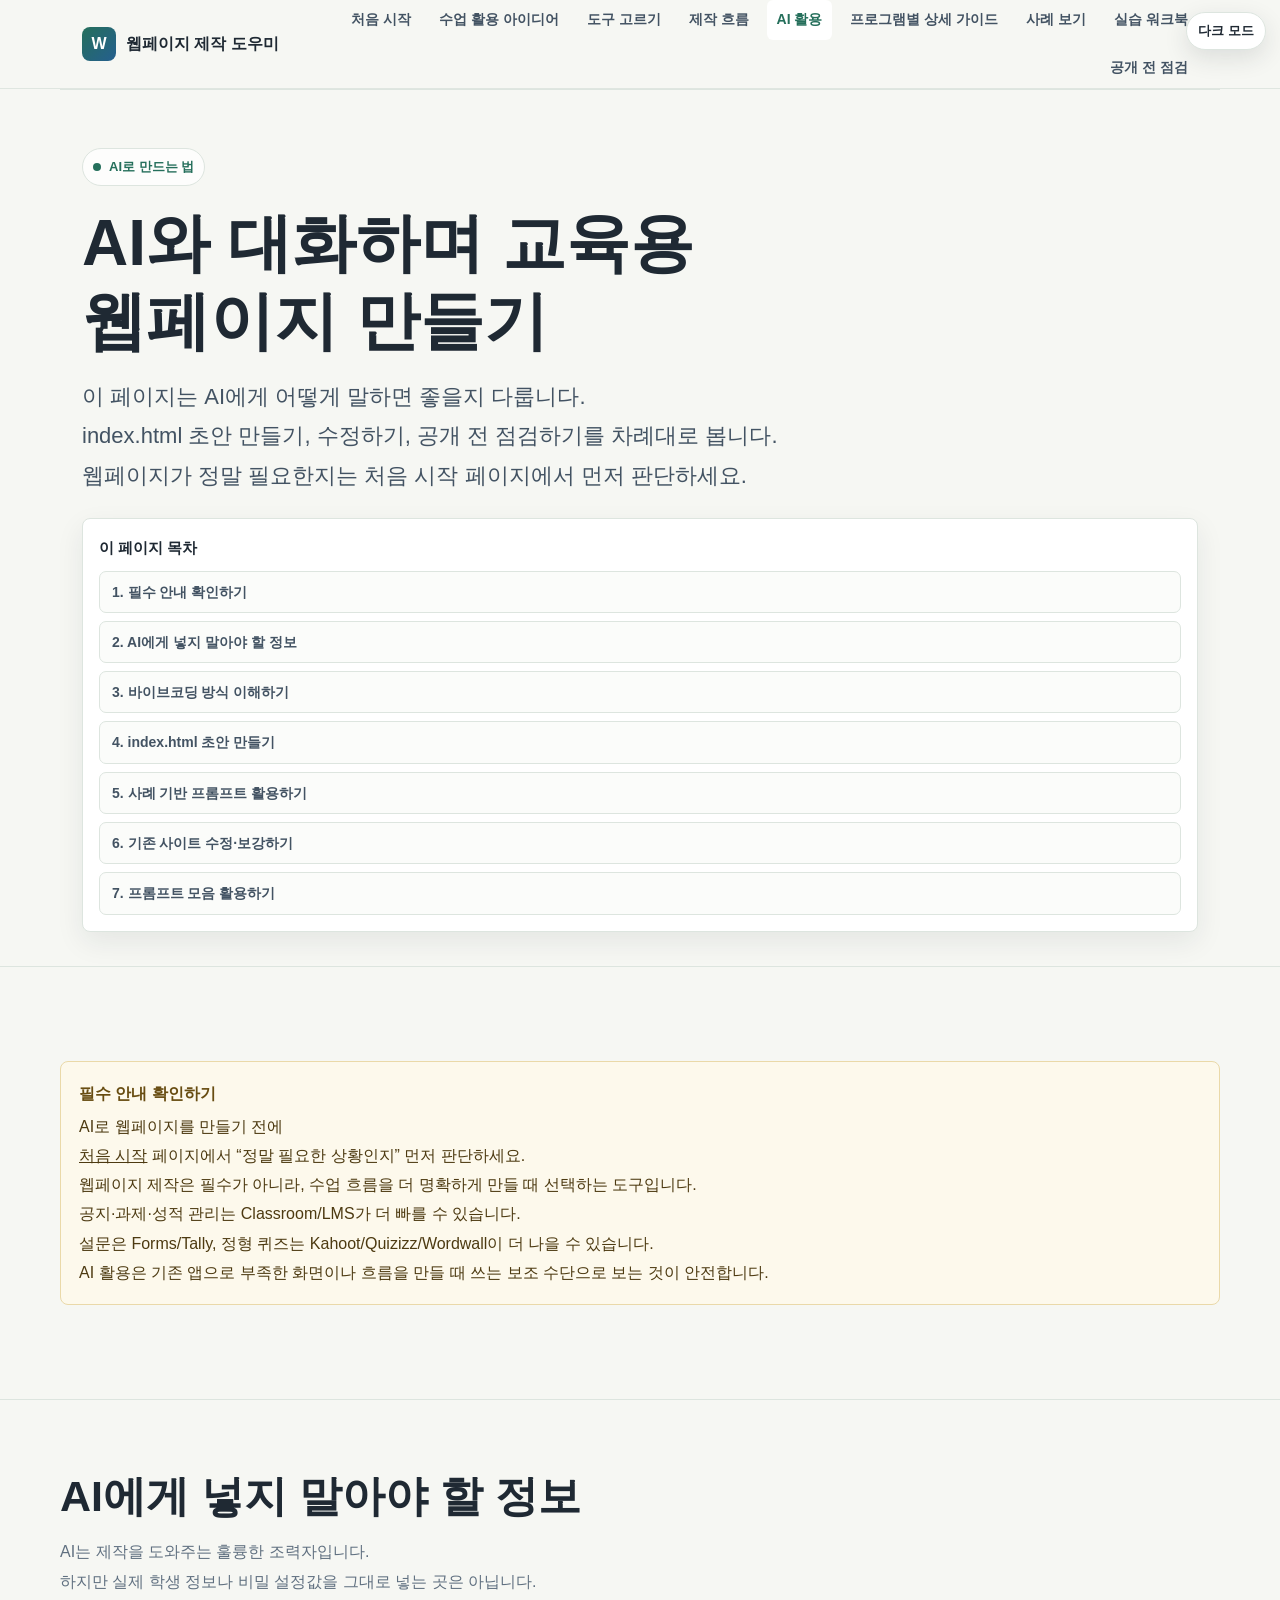
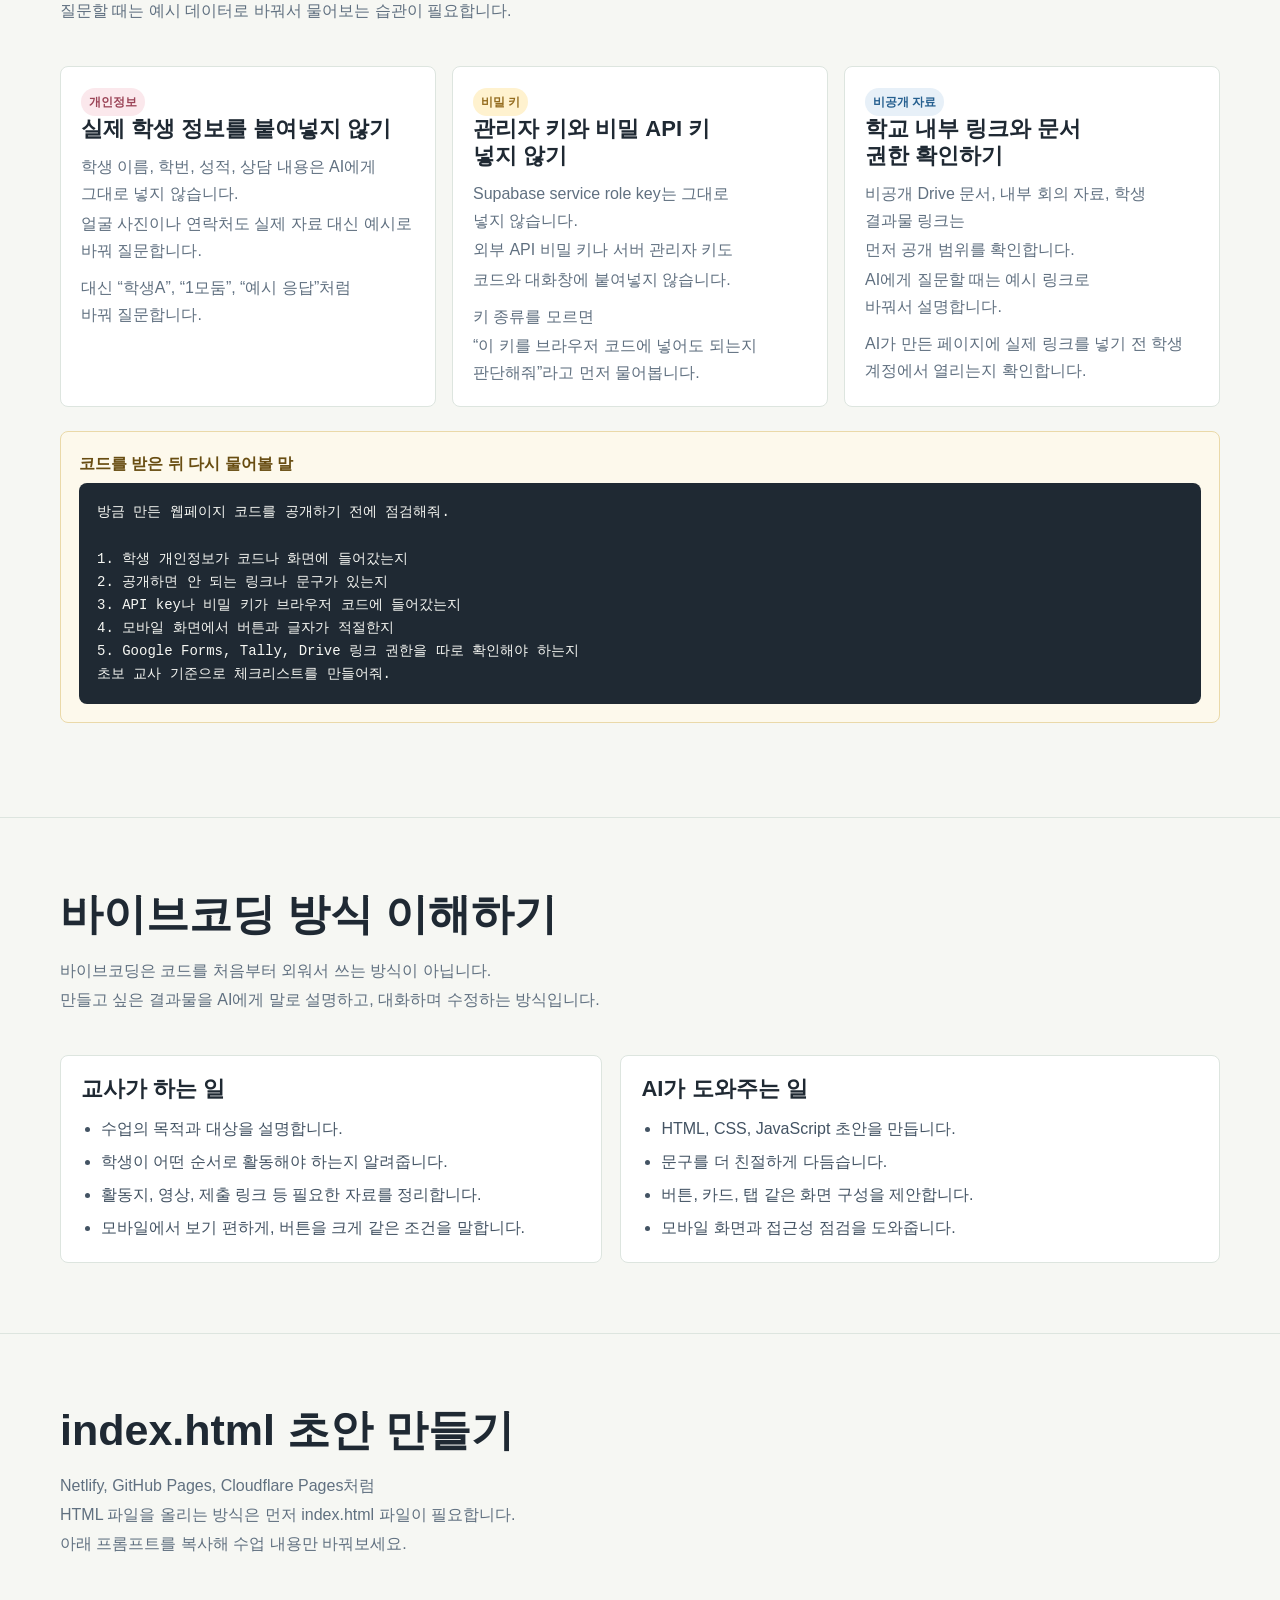
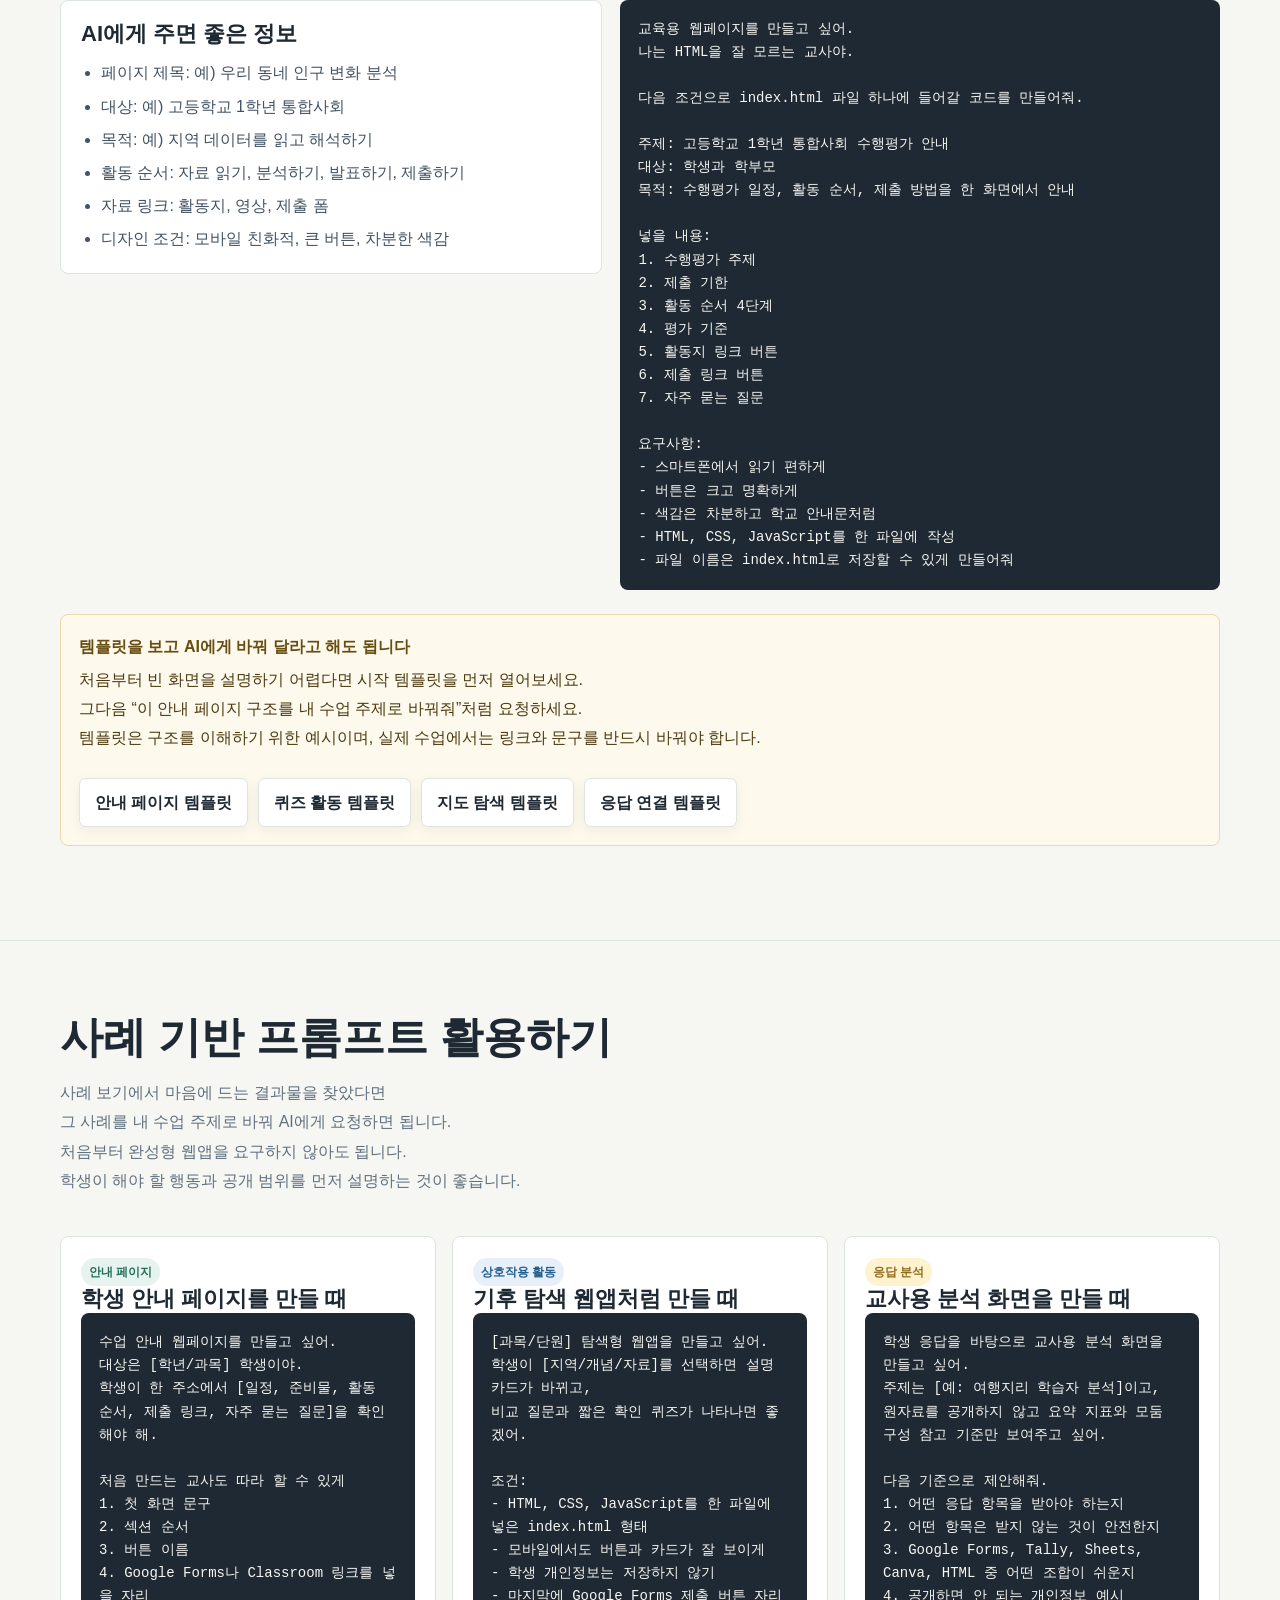
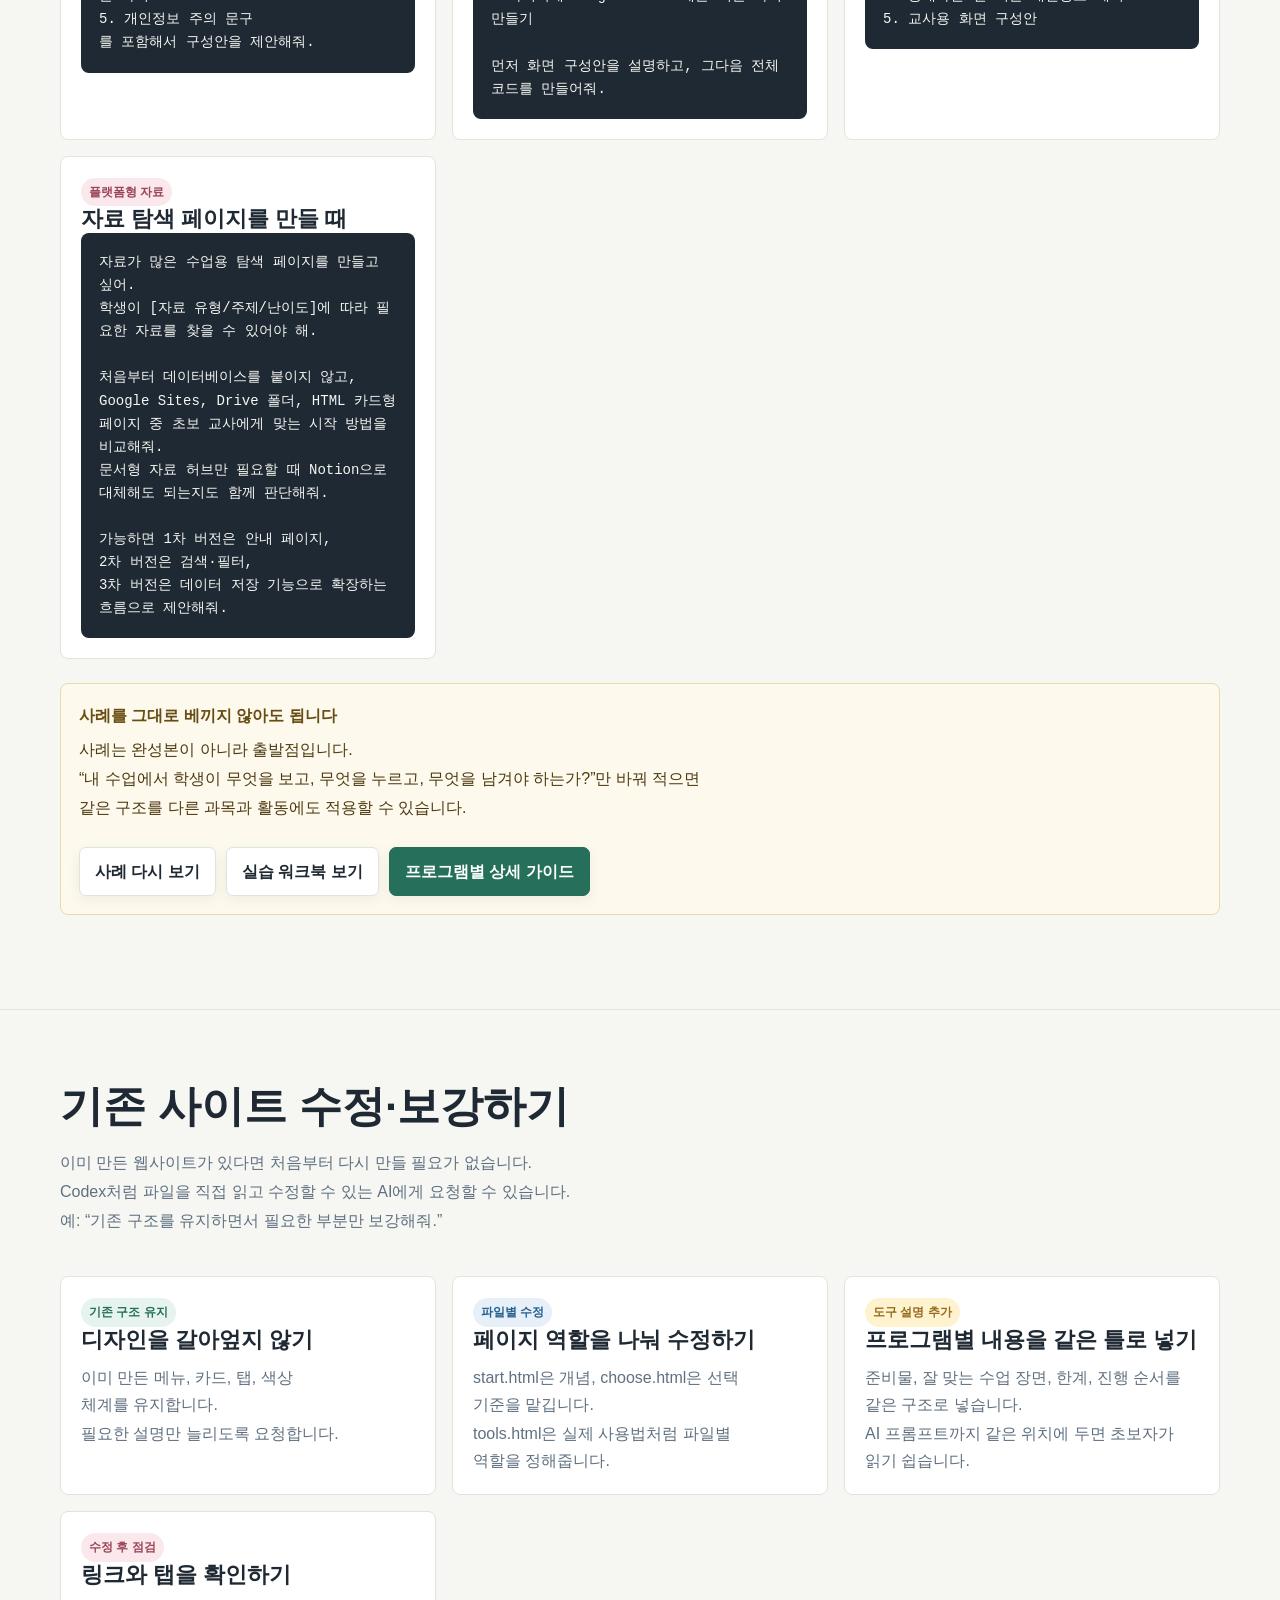
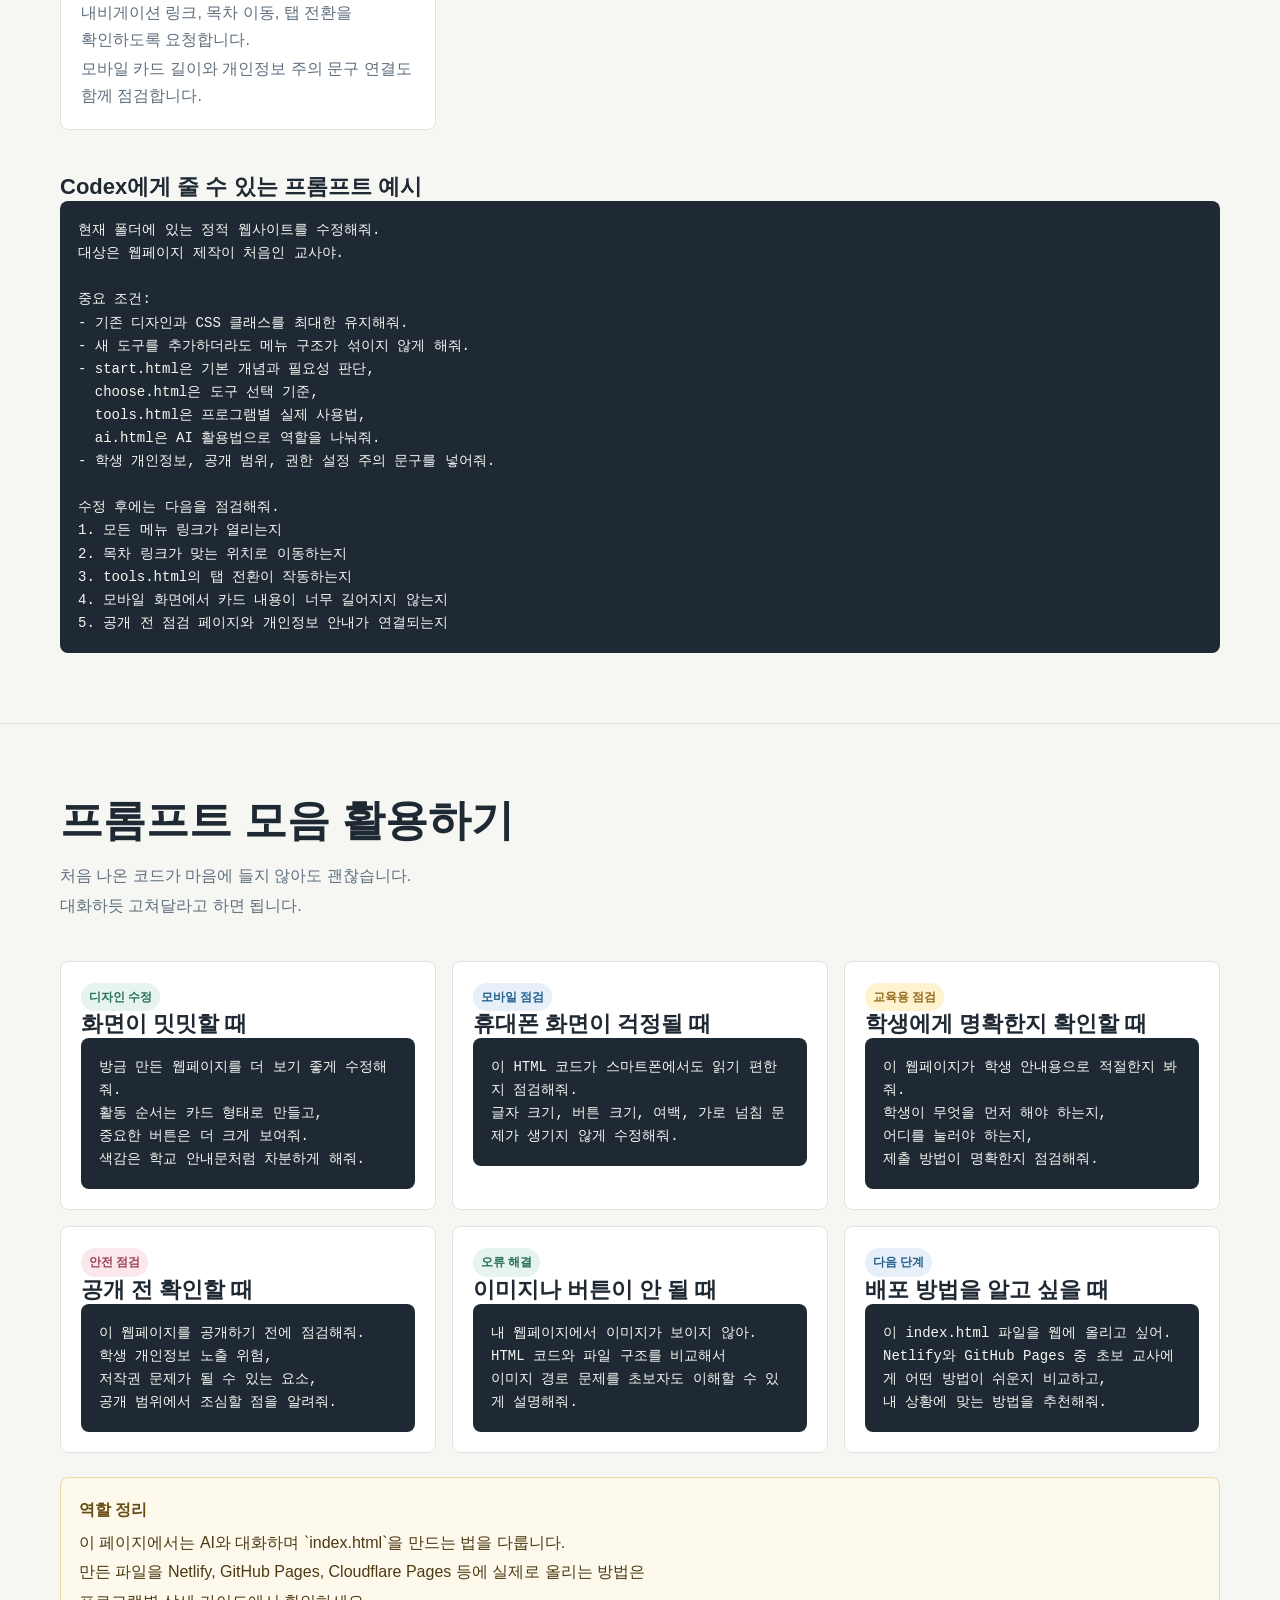
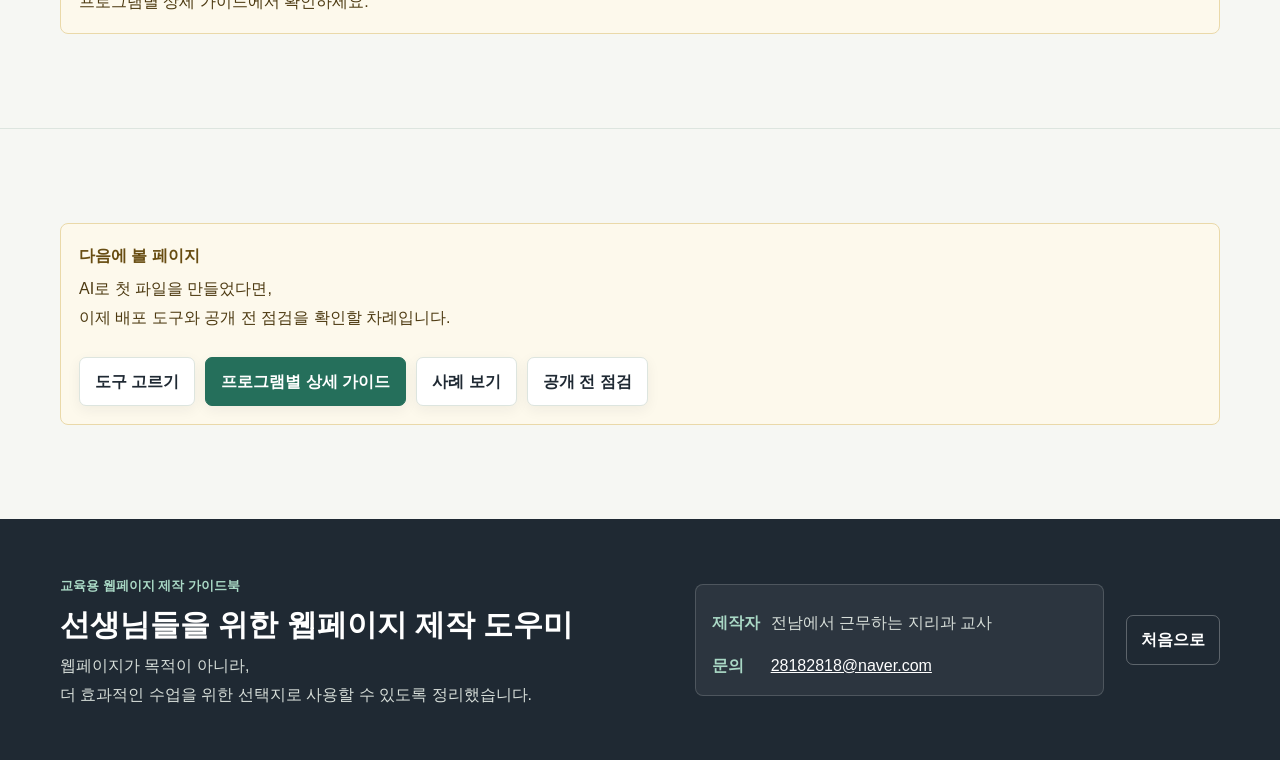
==== commit 58f91953: "Add files via upload" ====
--- a/pages/ai.html
+++ b/pages/ai.html
@@ -298,7 +298,8 @@
 학생이 [자료 유형/주제/난이도]에 따라 필요한 자료를 찾을 수 있어야 해.
 
 처음부터 데이터베이스를 붙이지 않고,
-Google Sites, Notion, Drive 폴더, HTML 카드형 페이지 중 초보 교사에게 맞는 시작 방법을 비교해줘.
+Google Sites, Drive 폴더, HTML 카드형 페이지 중 초보 교사에게 맞는 시작 방법을 비교해줘.
+문서형 자료 허브만 필요할 때 Notion으로 대체해도 되는지도 함께 판단해줘.
 
 가능하면 1차 버전은 안내 페이지,
 2차 버전은 검색·필터,
